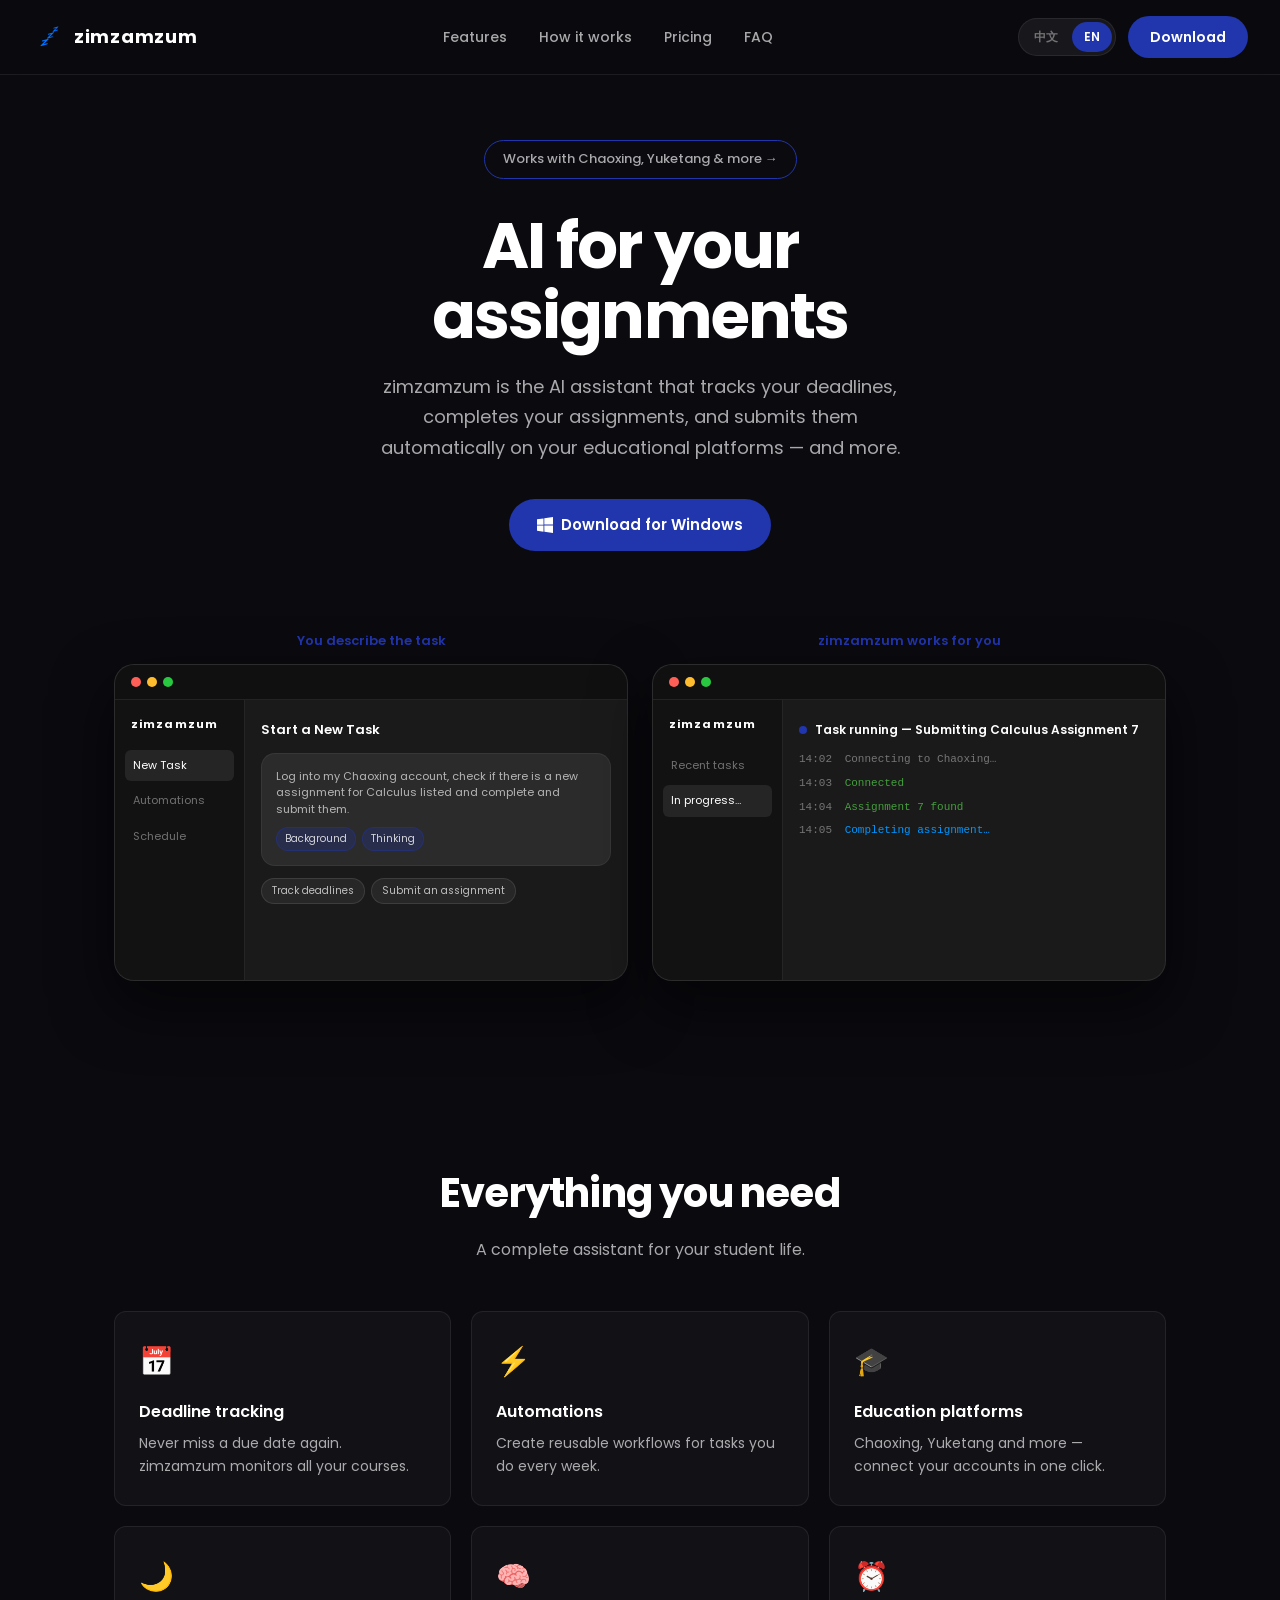
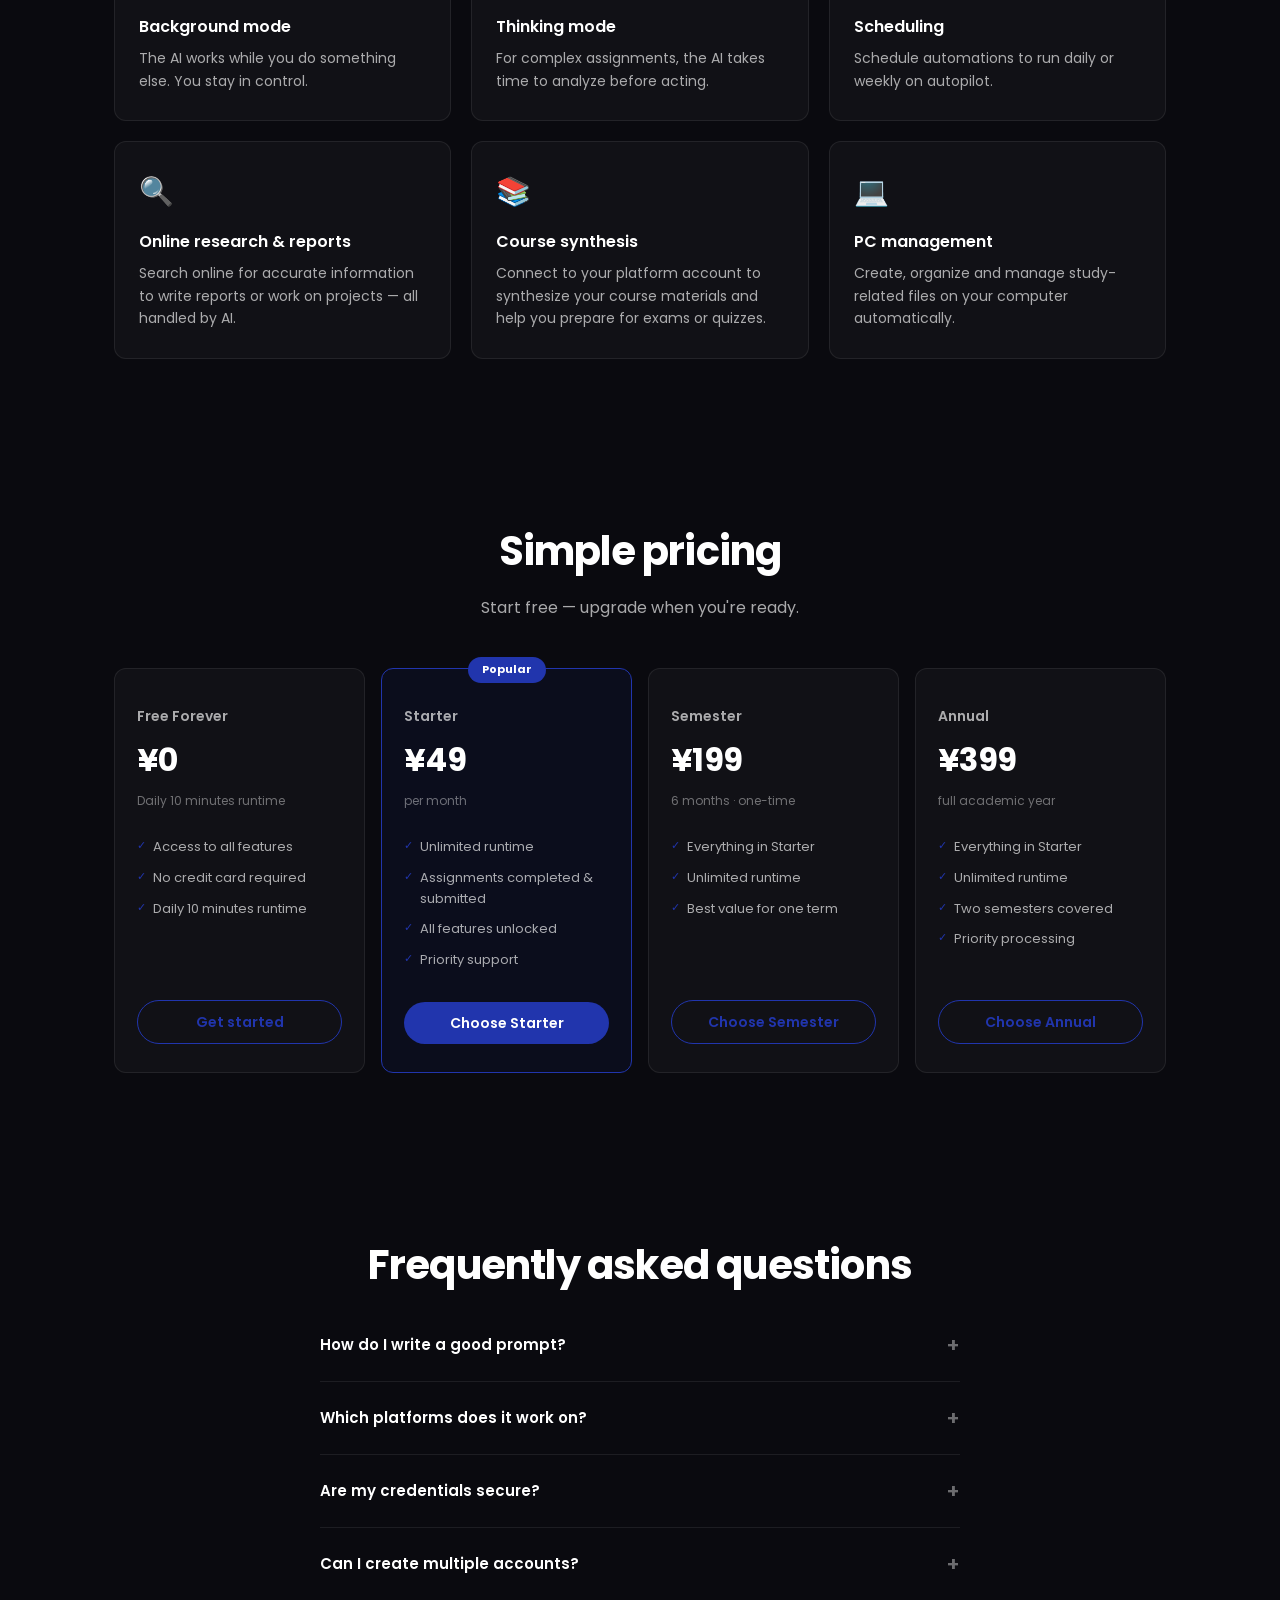
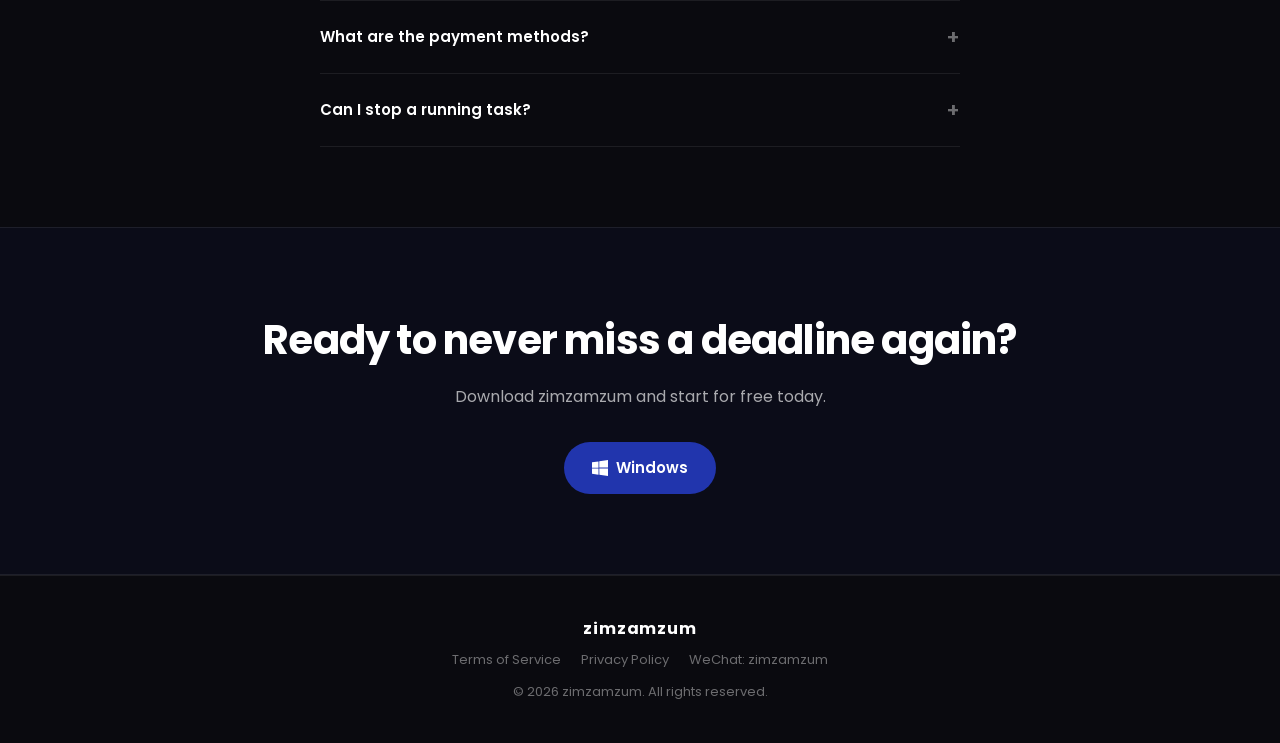
==== index.html @ befa723d "Add Bing Webmaster meta tag, fix 404 canonical URL to zimzamzum.online Co-authored-by: Cursor <curso" ====
<!DOCTYPE html>
<html lang="en" dir="ltr">
<head>
  <meta charset="UTF-8">
  <meta name="viewport" content="width=device-width, initial-scale=1.0">

  <!-- Canonical & Alternate (hreflang) -->
  <link rel="canonical" href="https://zimzamzum.online/">
  <link rel="alternate" hreflang="zh-CN" href="https://zimzamzum.online/zh.html">
  <link rel="alternate" hreflang="en" href="https://zimzamzum.online/">
  <link rel="alternate" hreflang="x-default" href="https://zimzamzum.online/">

  <!-- Primary Meta -->
  <title data-i18n="meta.title">zimzamzum — AI for Your Assignments</title>
  <meta name="description" data-i18n-attr="content:meta.description" content="zimzamzum automates your assignments, tracks deadlines, completes homework on Chaoxing and Yuketang, and submits them automatically. Free to start.">
  <meta name="keywords" content="AI homework helper, assignment automation, Chaoxing auto-complete, Yuketang homework solver, AI deadline tracker, study assistant, AI for students, 在线作业助手, 超星自动完成, 雨课堂作业助手, AI学习助手, 作业自动提交, 智能学习工具">
  <meta name="author" content="zimzamzum">
  <meta name="robots" content="index, follow, max-image-preview:large, max-snippet:-1, max-video-preview:-1">
  <meta name="googlebot" content="index, follow">
  <meta name="baiduspider" content="index, follow">
  <meta name="subject" content="AI-powered assignment automation and deadline tracking for students">
  <meta name="theme-color" content="#6C63FF">
  <meta name="msvalidate.01" content="913FE06B80AAE7C39A16FF4623B63C18">

  <!-- Open Graph (Facebook / LinkedIn) -->
  <meta property="og:type" content="website">
  <meta property="og:url" content="https://zimzamzum.online/">
  <meta property="og:site_name" content="zimzamzum">
  <meta property="og:title" content="zimzamzum — AI for Your Assignments | Homework Automation">
  <meta property="og:description" content="AI that tracks your deadlines, completes assignments on Chaoxing, Yuketang & more, and submits them automatically. Free to start.">
  <meta property="og:image" content="https://zimzamzum.online/assets/og-image.png">
  <meta property="og:image:width" content="1200">
  <meta property="og:image:height" content="630">
  <meta property="og:locale" content="en_US">
  <meta property="og:locale:alternate" content="zh_CN">

  <!-- Twitter / X Card -->
  <meta name="twitter:card" content="summary_large_image">
  <meta name="twitter:url" content="https://zimzamzum.online/">
  <meta name="twitter:title" content="zimzamzum — AI for Your Assignments | Homework Automation">
  <meta name="twitter:description" content="AI that tracks your deadlines, completes assignments on Chaoxing, Yuketang & more, and submits them automatically. Free to start.">
  <meta name="twitter:image" content="https://zimzamzum.online/assets/og-image.png">

  <!-- Bing Webmaster -->
  <meta name="msvalidate.01" content="">
  <!-- Baidu Tongji (replace YOUR_BAIDU_ID with your actual Baidu Tongji ID) -->
  <meta name="baidu-site-verification" content="">

  <!-- Favicon -->
  <link rel="icon" href="assets/favicon.ico" type="image/x-icon">
  <link rel="apple-touch-icon" href="assets/apple-touch-icon.png">

  <!-- Fonts -->
  <link rel="preconnect" href="https://fonts.googleapis.com">
  <link rel="preconnect" href="https://fonts.gstatic.com" crossorigin>
  <link href="https://fonts.googleapis.com/css2?family=Poppins:wght@400;500;600;700&display=swap" rel="stylesheet">

  <!-- Stylesheet -->
  <link rel="stylesheet" href="styles.css">

  <!-- Structured Data: SoftwareApplication -->
  <script type="application/ld+json">
  {
    "@context": "https://schema.org",
    "@type": "SoftwareApplication",
    "name": "zimzamzum",
    "alternateName": ["智能作业助手", "AI学习助手"],
    "url": "https://zimzamzum.online",
    "description": "AI-powered homework automation and deadline tracking tool. Completes assignments on Chaoxing, Yuketang and other Chinese educational platforms, and submits them automatically.",
    "applicationCategory": "EducationApplication",
    "operatingSystem": "Windows",
    "offers": {
      "@type": "AggregateOffer",
      "lowPrice": "0",
      "highPrice": "399",
      "priceCurrency": "CNY",
      "offers": [
        {
          "@type": "Offer",
          "name": "Free Forever",
          "price": "0",
          "priceCurrency": "CNY"
        },
        {
          "@type": "Offer",
          "name": "Starter",
          "price": "49",
          "priceCurrency": "CNY",
          "billingIncrement": "P1M"
        },
        {
          "@type": "Offer",
          "name": "Semester",
          "price": "199",
          "priceCurrency": "CNY"
        },
        {
          "@type": "Offer",
          "name": "Annual",
          "price": "399",
          "priceCurrency": "CNY"
        }
      ]
    },
    "aggregateRating": {
      "@type": "AggregateRating",
      "ratingValue": "4.8",
      "ratingCount": "1247"
    },
    "screenshot": "https://zimzamzum.online/assets/screenshot.png",
    "downloadUrl": "https://zimzamzum.online/ZimZamZum%20Setup%201.5.5.exe"
  }
  </script>

  <!-- Structured Data: FAQPage -->
  <script type="application/ld+json">
  {
    "@context": "https://schema.org",
    "@type": "FAQPage",
    "mainEntity": [
      {
        "@type": "Question",
        "name": "How do I write a good prompt?",
        "acceptedAnswer": {
          "@type": "Answer",
          "text": "Be precise. Instead of 'do my homework,' try: 'Log into my (Chaoxing, Yuketang, etc.) account, click on the homework section, open the assignment called Assignment 6, analyze it, complete it, and submit it.' The more detail you give, the better the AI performs."
        }
      },
      {
        "@type": "Question",
        "name": "Which platforms does it work on?",
        "acceptedAnswer": {
          "@type": "Answer",
          "text": "Chaoxing, Yuketang and other Chinese educational platforms. You can also add your own platforms. Credentials are securely stored so you don't have to enter them every time."
        }
      },
      {
        "@type": "Question",
        "name": "Are my credentials secure?",
        "acceptedAnswer": {
          "@type": "Answer",
          "text": "Your credentials are stored locally on your machine. zimzamzum never shares them with third parties."
        }
      },
      {
        "@type": "Question",
        "name": "Can I create multiple accounts?",
        "acceptedAnswer": {
          "@type": "Answer",
          "text": "Yes, you can create multiple accounts. However, if you're on the Free plan, all accounts share the same credits."
        }
      },
      {
        "@type": "Question",
        "name": "What are the payment methods?",
        "acceptedAnswer": {
          "@type": "Answer",
          "text": "Alipay and WeChat Pay are the accepted payment methods."
        }
      },
      {
        "@type": "Question",
        "name": "Can I stop a running task?",
        "acceptedAnswer": {
          "@type": "Answer",
          "text": "Yes. You stay in full control — you can pause or cancel any task at any time."
        }
      }
    ]
  }
  </script>

  <!-- Structured Data: Organization -->
  <script type="application/ld+json">
  {
    "@context": "https://schema.org",
    "@type": "Organization",
    "name": "zimzamzum",
    "url": "https://zimzamzum.online",
    "logo": "https://zimzamzum.online/assets/logo.png",
    "sameAs": [
      "https://github.com/robert666777/zimzamzum_website"
    ],
    "contactPoint": {
      "@type": "ContactPoint",
      "contactType": "Customer Support",
      "availableLanguage": ["English", "Chinese"]
    }
  }
  </script>
</head>
<body>

  <header class="header">
    <a href="#" class="logo">
      <img src="assets/logo.png" alt="" class="logo-icon" onerror="this.style.display='none'">
      <span>zimzamzum</span>
    </a>
    <nav class="nav">
      <a href="#features" data-i18n="nav.features">Features</a>
      <a href="#how" data-i18n="nav.how">How it works</a>
      <a href="#pricing" data-i18n="nav.pricing">Pricing</a>
      <a href="#faq" data-i18n="nav.faq">FAQ</a>
    </nav>
    <div class="header-actions">
      <div class="lang-switch" role="group" aria-label="Language">
        <button type="button" class="lang-btn active" data-lang="zh">中文</button>
        <button type="button" class="lang-btn" data-lang="en">EN</button>
      </div>
      <a href="#download" class="btn btn-primary" data-i18n="nav.download">Download</a>
    </div>
  </header>

  <section class="hero">
    <a href="#how" class="pill" data-i18n="hero.pill">Works with Chaoxing, Yuketang &amp; more →</a>
    <h1 data-i18n-html="hero.title">AI for your<br>assignments</h1>
    <p class="hero-sub" data-i18n="hero.sub">
      zimzamzum is the AI assistant that tracks your deadlines, completes your assignments,
      and submits them automatically on your educational platforms — and more.
    </p>
    <div class="hero-ctas">
      <a href="ZimZamZum%20Setup%201.5.5.exe" class="btn btn-primary btn-lg" download>
        <svg width="16" height="16" viewBox="0 0 24 24" fill="currentColor"><path d="M0 3.449L9.75 2.1v9.451H0m10.949-9.602L24 0v11.4H10.949M0 12.6h9.75v9.451L0 20.699M10.949 12.6H24V24l-12.9-1.801"/></svg>
        <span data-i18n="hero.downloadWin">Download for Windows</span>
      </a>
    </div>
  </section>

  <section class="mockups" id="how">
    <div class="mockup-col">
      <span class="mockup-label" data-i18n="mockup.label1">You describe the task</span>
      <div class="mockup-window">
        <div class="mockup-bar">
          <span class="dot red"></span>
          <span class="dot yellow"></span>
          <span class="dot green"></span>
        </div>
        <div class="mockup-body">
          <div class="mock-sidebar">
            <div class="mock-sidebar-logo">zimzamzum</div>
            <div class="mock-nav-item active" data-i18n="mockup.nav1">New Task</div>
            <div class="mock-nav-item" data-i18n="mockup.nav2">Automations</div>
            <div class="mock-nav-item" data-i18n="mockup.nav3">Schedule</div>
          </div>
          <div class="mock-main">
            <div class="mock-title" data-i18n="mockup.title">Start a New Task</div>
            <div class="mock-card">
              <p data-i18n="mockup.task">Log into my Chaoxing account, check if there is a new assignment for Calculus listed and complete and submit them.</p>
              <div class="mock-tags">
                <span data-i18n="mockup.tag1">Background</span>
                <span data-i18n="mockup.tag2">Thinking</span>
              </div>
            </div>
            <div class="mock-suggestions">
              <span data-i18n="mockup.sug1">Track deadlines</span>
              <span data-i18n="mockup.sug2">Submit an assignment</span>
            </div>
          </div>
        </div>
      </div>
    </div>
    <div class="mockup-col">
      <span class="mockup-label" data-i18n="mockup.label2">zimzamzum works for you</span>
      <div class="mockup-window">
        <div class="mockup-bar">
          <span class="dot red"></span>
          <span class="dot yellow"></span>
          <span class="dot green"></span>
        </div>
        <div class="mockup-body">
          <div class="mock-sidebar">
            <div class="mock-sidebar-logo">zimzamzum</div>
            <div class="mock-nav-item" data-i18n="mockup.nav4">Recent tasks</div>
            <div class="mock-nav-item active" data-i18n="mockup.nav5">In progress…</div>
          </div>
          <div class="mock-main">
            <div class="mock-status">
              <span class="status-dot"></span>
              <span data-i18n="mockup.status">Task running — Submitting Calculus Assignment 7</span>
            </div>
            <div class="mock-log">
              <div class="log-line"><span class="log-time">14:02</span> <span data-i18n="mockup.log1">Connecting to Chaoxing…</span></div>
              <div class="log-line done"><span class="log-time">14:03</span> <span data-i18n="mockup.log2">Connected</span></div>
              <div class="log-line done"><span class="log-time">14:04</span> <span data-i18n="mockup.log3">Assignment 7 found</span></div>
              <div class="log-line active"><span class="log-time">14:05</span> <span data-i18n="mockup.log4">Completing assignment…</span></div>
            </div>
          </div>
        </div>
      </div>
    </div>
  </section>

  <section class="features" id="features">
    <h2 data-i18n="features.title">Everything you need</h2>
    <p class="section-sub" data-i18n="features.sub">A complete assistant for your student life.</p>
    <div class="features-grid">
      <div class="feature-card">
        <div class="feature-icon">📅</div>
        <h3 data-i18n="features.f1.title">Deadline tracking</h3>
        <p data-i18n="features.f1.desc">Never miss a due date again. zimzamzum monitors all your courses.</p>
      </div>
      <div class="feature-card">
        <div class="feature-icon">⚡</div>
        <h3 data-i18n="features.f2.title">Automations</h3>
        <p data-i18n="features.f2.desc">Create reusable workflows for tasks you do every week.</p>
      </div>
      <div class="feature-card">
        <div class="feature-icon">🎓</div>
        <h3 data-i18n="features.f3.title">Education platforms</h3>
        <p data-i18n="features.f3.desc">Chaoxing, Yuketang and more — connect your accounts in one click.</p>
      </div>
      <div class="feature-card">
        <div class="feature-icon">🌙</div>
        <h3 data-i18n="features.f4.title">Background mode</h3>
        <p data-i18n="features.f4.desc">The AI works while you do something else. You stay in control.</p>
      </div>
      <div class="feature-card">
        <div class="feature-icon">🧠</div>
        <h3 data-i18n="features.f5.title">Thinking mode</h3>
        <p data-i18n="features.f5.desc">For complex assignments, the AI takes time to analyze before acting.</p>
      </div>
      <div class="feature-card">
        <div class="feature-icon">⏰</div>
        <h3 data-i18n="features.f6.title">Scheduling</h3>
        <p data-i18n="features.f6.desc">Schedule automations to run daily or weekly on autopilot.</p>
      </div>
      <div class="feature-card">
        <div class="feature-icon">🔍</div>
        <h3 data-i18n="features.f7.title">Online research &amp; reports</h3>
        <p data-i18n="features.f7.desc">Go online, write a report, and send it to your professor — all handled by AI.</p>
      </div>
      <div class="feature-card">
        <div class="feature-icon">📚</div>
        <h3 data-i18n="features.f8.title">Course synthesis</h3>
        <p data-i18n="features.f8.desc">Connect to your platform account to synthesize your course materials and help you prepare for exams or quizzes.</p>
      </div>
      <div class="feature-card">
        <div class="feature-icon">💻</div>
        <h3 data-i18n="features.f9.title">PC management</h3>
        <p data-i18n="features.f9.desc">Create, organize and manage study-related files on your computer automatically.</p>
      </div>
    </div>
  </section>

  <section class="pricing" id="pricing">
    <h2 data-i18n="pricing.title">Simple pricing</h2>
    <p class="section-sub" data-i18n="pricing.sub">Start free — upgrade when you're ready.</p>
    <div class="pricing-grid">
      <div class="price-card">
        <div class="price-name" data-i18n="pricing.free.name">Free Forever</div>
        <div class="price-amount">¥0</div>
        <div class="price-period" data-i18n="pricing.free.period">Daily 10 minutes runtime</div>
        <ul>
          <li data-i18n="pricing.free.f1">Access to all features</li>
          <li data-i18n="pricing.free.f2">No credit card required</li>
          <li data-i18n="pricing.free.f3">Daily 10 minutes runtime</li>
        </ul>
        <a href="#download" class="btn btn-outline btn-block" data-i18n="pricing.free.cta">Get started</a>
      </div>
      <div class="price-card featured">
        <div class="price-badge" data-i18n="pricing.popular">Popular</div>
        <div class="price-name">Starter</div>
        <div class="price-amount">¥49</div>
        <div class="price-period" data-i18n="pricing.starter.period">per month</div>
        <ul>
          <li data-i18n="pricing.starter.f1">Unlimited runtime</li>
          <li data-i18n="pricing.starter.f2">Assignments completed &amp; submitted</li>
          <li data-i18n="pricing.starter.f3">All features unlocked</li>
          <li data-i18n="pricing.starter.f4">Priority support</li>
        </ul>
        <a href="#download" class="btn btn-primary btn-block" data-i18n="pricing.starter.cta">Choose Starter</a>
      </div>
      <div class="price-card">
        <div class="price-name" data-i18n="pricing.semester.name">Semester</div>
        <div class="price-amount">¥199</div>
        <div class="price-period" data-i18n="pricing.semester.period">6 months · one-time</div>
        <ul>
          <li data-i18n="pricing.semester.f1">Everything in Starter</li>
          <li data-i18n="pricing.semester.f2">Unlimited runtime</li>
          <li data-i18n="pricing.semester.f3">Best value for one term</li>
        </ul>
        <a href="#download" class="btn btn-outline btn-block" data-i18n="pricing.semester.cta">Choose Semester</a>
      </div>
      <div class="price-card">
        <div class="price-name" data-i18n="pricing.annual.name">Annual</div>
        <div class="price-amount">¥399</div>
        <div class="price-period" data-i18n="pricing.annual.period">full academic year</div>
        <ul>
          <li data-i18n="pricing.annual.f1">Everything in Starter</li>
          <li data-i18n="pricing.annual.f2">Unlimited runtime</li>
          <li data-i18n="pricing.annual.f3">Two semesters covered</li>
          <li data-i18n="pricing.annual.f4">Priority processing</li>
        </ul>
        <a href="#download" class="btn btn-outline btn-block" data-i18n="pricing.annual.cta">Choose Annual</a>
      </div>
    </div>
  </section>

  <section class="faq" id="faq">
    <h2 data-i18n="faq.title">Frequently asked questions</h2>
    <div class="faq-list">
      <details class="faq-item">
        <summary data-i18n="faq.q1">How do I write a good prompt?</summary>
        <p data-i18n="faq.a1">Be precise. Instead of "do my homework," try: "Log into my (Chaoxing, Yuketang, etc.) account, click on the homework section, open the assignment called Assignment 6, analyze it, complete it, and submit it." The more detail you give, the better the AI performs.</p>
      </details>
      <details class="faq-item">
        <summary data-i18n="faq.q2">Which platforms does it work on?</summary>
        <p data-i18n="faq.a2">Chaoxing, Yuketang and other Chinese educational platforms. You can also add your own platforms. Credentials are securely stored so you don't have to enter them every time.</p>
      </details>
      <details class="faq-item">
        <summary data-i18n="faq.q3">Are my credentials secure?</summary>
        <p data-i18n="faq.a3">Your credentials are stored locally on your machine. zimzamzum never shares them with third parties.</p>
      </details>
      <details class="faq-item">
        <summary data-i18n="faq.q4">Can I create multiple accounts?</summary>
        <p data-i18n="faq.a4">Yes, you can create multiple accounts. However, if you're on the Free plan, all accounts share the same credits — this is to prevent abuse of the free tier.</p>
      </details>
      <details class="faq-item">
        <summary data-i18n="faq.q5">What are the payment methods?</summary>
        <p data-i18n="faq.a5">Alipay and WeChat Pay are the accepted payment methods.</p>
      </details>
      <details class="faq-item">
        <summary data-i18n="faq.q6">Can I stop a running task?</summary>
        <p data-i18n="faq.a6">Yes. You stay in full control — you can pause or cancel any task at any time.</p>
      </details>
    </div>
  </section>

  <section class="download-cta" id="download">
    <h2 data-i18n="cta.title">Ready to never miss a deadline again?</h2>
    <p data-i18n="cta.sub">Download zimzamzum and start for free today.</p>
    <div class="hero-ctas">
      <a href="ZimZamZum%20Setup%201.5.5.exe" class="btn btn-primary btn-lg" download>
        <svg width="16" height="16" viewBox="0 0 24 24" fill="currentColor"><path d="M0 3.449L9.75 2.1v9.451H0m10.949-9.602L24 0v11.4H10.949M0 12.6h9.75v9.451L0 20.699M10.949 12.6H24V24l-12.9-1.801"/></svg>
        Windows
      </a>
    </div>
  </section>

  <footer class="footer">
    <div class="footer-logo">zimzamzum</div>
    <div class="footer-links">
      <a href="terms.html" data-i18n="footer.terms">Terms of Service</a>
      <a href="privacy.html" data-i18n="footer.privacy">Privacy Policy</a>
      <span class="footer-wechat" data-i18n="footer.wechat">WeChat: zimzamzum</span>
    </div>
    <p class="footer-copy" data-i18n="footer.copy">© 2026 zimzamzum. All rights reserved.</p>
  </footer>

  <script src="script.js"></script>
</body>
</html>
---- styles.css ----
*, *::before, *::after {
  box-sizing: border-box;
  margin: 0;
  padding: 0;
}

:root {
  --bg: #0a0a0f;
  --bg-alt: #1a1a1a;
  --surface: #2b2b2b;
  --sidebar: #121212;
  --accent: #2135ad;
  --accent-hover: #2a42c4;
  --accent-glow: rgba(33, 53, 173, 0.35);
  --cyan: #0096ff;
  --text: #ffffff;
  --text-muted: rgba(255, 255, 255, 0.65);
  --text-dim: rgba(255, 255, 255, 0.4);
  --border: rgba(255, 255, 255, 0.08);
  --radius: 12px;
  --radius-lg: 20px;
  --max-width: 1100px;
}

html {
  scroll-behavior: smooth;
}

body {
  font-family: 'Poppins', 'Segoe UI', sans-serif;
  background: var(--bg);
  color: var(--text);
  line-height: 1.6;
  -webkit-font-smoothing: antialiased;
}

a {
  color: inherit;
  text-decoration: none;
}

/* ── Header ── */
.header {
  position: fixed;
  top: 0;
  left: 0;
  right: 0;
  z-index: 100;
  display: flex;
  align-items: center;
  justify-content: space-between;
  padding: 16px 32px;
  background: rgba(10, 10, 15, 0.85);
  backdrop-filter: blur(12px);
  border-bottom: 1px solid var(--border);
}

.logo {
  display: flex;
  align-items: center;
  gap: 10px;
  font-weight: 700;
  font-size: 18px;
  letter-spacing: 0.04em;
}

.logo-icon {
  width: 32px;
  height: 32px;
  border-radius: 50%;
  object-fit: cover;
}

.nav {
  display: flex;
  gap: 32px;
}

.nav a {
  font-size: 14px;
  font-weight: 500;
  color: var(--text-muted);
  transition: color 0.2s;
}

.nav a:hover {
  color: var(--text);
}

.header-actions {
  display: flex;
  gap: 12px;
  align-items: center;
}

.lang-switch {
  display: flex;
  background: rgba(255, 255, 255, 0.06);
  border: 1px solid var(--border);
  border-radius: 999px;
  padding: 3px;
  gap: 2px;
}

.lang-btn {
  font-family: inherit;
  font-size: 12px;
  font-weight: 600;
  padding: 6px 12px;
  border: none;
  border-radius: 999px;
  background: transparent;
  color: var(--text-dim);
  cursor: pointer;
  transition: all 0.2s;
}

.lang-btn:hover {
  color: var(--text-muted);
}

.lang-btn.active {
  background: var(--accent);
  color: #fff;
}

/* ── Buttons ── */
.btn {
  display: inline-flex;
  align-items: center;
  justify-content: center;
  gap: 8px;
  padding: 10px 22px;
  border-radius: 999px;
  font-family: inherit;
  font-size: 14px;
  font-weight: 600;
  cursor: pointer;
  border: none;
  transition: all 0.2s;
  white-space: nowrap;
}

.btn-primary {
  background: var(--accent);
  color: #fff;
}

.btn-primary:hover {
  background: var(--accent-hover);
  box-shadow: 0 0 24px var(--accent-glow);
}

.btn-outline {
  background: transparent;
  color: var(--accent);
  border: 1.5px solid var(--accent);
}

.btn-outline:hover {
  background: rgba(33, 53, 173, 0.1);
  box-shadow: 0 0 20px var(--accent-glow);
}

.btn-lg {
  padding: 14px 28px;
  font-size: 15px;
}

.btn-block {
  width: 100%;
}

/* ── Hero ── */
.hero {
  display: flex;
  flex-direction: column;
  align-items: center;
  text-align: center;
  padding: 140px 24px 80px;
  max-width: var(--max-width);
  margin: 0 auto;
}

.pill {
  display: inline-flex;
  align-items: center;
  padding: 8px 18px;
  border: 1.5px solid var(--accent);
  border-radius: 999px;
  font-size: 13px;
  font-weight: 500;
  color: var(--text-muted);
  margin-bottom: 32px;
  transition: all 0.2s;
}

.pill:hover {
  color: var(--text);
  background: rgba(33, 53, 173, 0.08);
}

.hero h1 {
  font-size: clamp(36px, 6vw, 64px);
  font-weight: 700;
  letter-spacing: -0.03em;
  line-height: 1.1;
  margin-bottom: 20px;
}

.hero-sub {
  font-size: clamp(15px, 2vw, 18px);
  color: var(--text-muted);
  max-width: 560px;
  margin-bottom: 36px;
  line-height: 1.7;
}

.hero-ctas {
  display: flex;
  gap: 14px;
  flex-wrap: wrap;
  justify-content: center;
}

/* ── Mockups ── */
.mockups {
  display: grid;
  grid-template-columns: 1fr 1fr;
  gap: 24px;
  max-width: var(--max-width);
  margin: 0 auto;
  padding: 0 24px 100px;
}

.mockup-col {
  display: flex;
  flex-direction: column;
  gap: 12px;
}

.mockup-label {
  font-size: 13px;
  font-weight: 600;
  color: var(--accent);
  text-align: center;
}

.mockup-window {
  background: var(--bg-alt);
  border: 1px solid var(--border);
  border-radius: var(--radius-lg);
  overflow: hidden;
  box-shadow: 0 24px 60px rgba(0, 0, 0, 0.5);
}

.mockup-bar {
  display: flex;
  gap: 6px;
  padding: 12px 16px;
  background: rgba(0, 0, 0, 0.4);
  border-bottom: 1px solid var(--border);
}

.dot {
  width: 10px;
  height: 10px;
  border-radius: 50%;
}

.dot.red { background: #ff5f57; }
.dot.yellow { background: #febc2e; }
.dot.green { background: #28c840; }

.mockup-body {
  display: flex;
  min-height: 280px;
}

.mock-sidebar {
  width: 130px;
  background: var(--sidebar);
  border-right: 1px solid var(--border);
  padding: 16px 10px;
  flex-shrink: 0;
}

.mock-sidebar-logo {
  font-size: 11px;
  font-weight: 700;
  letter-spacing: 0.1em;
  color: var(--text);
  margin-bottom: 16px;
  padding: 0 6px;
}

.mock-nav-item {
  font-size: 11px;
  padding: 7px 8px;
  border-radius: 6px;
  color: var(--text-dim);
  margin-bottom: 4px;
}

.mock-nav-item.active {
  background: rgba(255, 255, 255, 0.08);
  color: var(--text);
}

.mock-main {
  flex: 1;
  padding: 20px 16px;
  display: flex;
  flex-direction: column;
  gap: 12px;
}

.mock-title {
  font-size: 13px;
  font-weight: 600;
  color: var(--text);
}

.mock-card {
  background: var(--surface);
  border-radius: 14px;
  padding: 14px;
  border: 1px solid rgba(255, 255, 255, 0.06);
}

.mock-card p {
  font-size: 11px;
  color: var(--text-muted);
  line-height: 1.5;
}

.mock-tags {
  display: flex;
  gap: 6px;
  margin-top: 10px;
}

.mock-tags span {
  font-size: 10px;
  padding: 3px 8px;
  border-radius: 999px;
  background: rgba(33, 53, 173, 0.25);
  color: rgba(255, 255, 255, 0.8);
  border: 1px solid rgba(33, 53, 173, 0.4);
}

.mock-suggestions {
  display: flex;
  flex-wrap: wrap;
  gap: 6px;
}

.mock-suggestions span {
  font-size: 10px;
  padding: 4px 10px;
  border-radius: 999px;
  background: rgba(255, 255, 255, 0.06);
  border: 1px solid rgba(255, 255, 255, 0.1);
  color: rgba(255, 255, 255, 0.7);
}

.mock-status {
  display: flex;
  align-items: center;
  gap: 8px;
  font-size: 12px;
  font-weight: 600;
  color: var(--text);
}

.status-dot {
  width: 8px;
  height: 8px;
  border-radius: 50%;
  background: var(--accent);
  animation: pulse 1.5s ease-in-out infinite;
}

@keyframes pulse {
  0%, 100% { opacity: 1; transform: scale(1); }
  50% { opacity: 0.5; transform: scale(0.85); }
}

.mock-log {
  display: flex;
  flex-direction: column;
  gap: 6px;
}

.log-line {
  font-size: 11px;
  color: var(--text-dim);
  font-family: ui-monospace, 'Consolas', monospace;
}

.log-line.done { color: rgba(75, 181, 67, 0.85); }
.log-line.active { color: var(--cyan); }

.log-time {
  color: var(--text-dim);
  margin-right: 6px;
}

/* ── Sections ── */
.features,
.pricing,
.faq,
.download-cta {
  max-width: var(--max-width);
  margin: 0 auto;
  padding: 80px 24px;
  text-align: center;
}

.features h2,
.pricing h2,
.faq h2,
.download-cta h2 {
  font-size: clamp(28px, 4vw, 40px);
  font-weight: 700;
  letter-spacing: -0.02em;
  margin-bottom: 12px;
}

.section-sub {
  color: var(--text-muted);
  font-size: 16px;
  margin-bottom: 48px;
}

/* ── Features grid ── */
.features-grid {
  display: grid;
  grid-template-columns: repeat(3, 1fr);
  gap: 20px;
  text-align: left;
}

.feature-card {
  background: rgba(255, 255, 255, 0.03);
  border: 1px solid var(--border);
  border-radius: var(--radius);
  padding: 28px 24px;
  transition: border-color 0.2s, transform 0.2s;
}

.feature-card:hover {
  border-color: rgba(33, 53, 173, 0.4);
  transform: translateY(-2px);
}

.feature-icon {
  font-size: 28px;
  margin-bottom: 14px;
}

.feature-card h3 {
  font-size: 16px;
  font-weight: 600;
  margin-bottom: 8px;
}

.feature-card p {
  font-size: 14px;
  color: var(--text-muted);
  line-height: 1.6;
}

/* ── Pricing ── */
.pricing-grid {
  display: grid;
  grid-template-columns: repeat(4, 1fr);
  gap: 16px;
  text-align: left;
}

.price-card {
  background: rgba(255, 255, 255, 0.03);
  border: 1px solid var(--border);
  border-radius: var(--radius);
  padding: 28px 22px;
  position: relative;
  display: flex;
  flex-direction: column;
  gap: 6px;
  transition: transform 0.2s;
}

.price-card:hover {
  transform: translateY(-3px);
}

.price-card.featured {
  border-color: var(--accent);
  background: rgba(33, 53, 173, 0.08);
}

.price-badge {
  position: absolute;
  top: -12px;
  left: 50%;
  transform: translateX(-50%);
  background: var(--accent);
  color: #fff;
  font-size: 11px;
  font-weight: 700;
  padding: 4px 14px;
  border-radius: 999px;
  white-space: nowrap;
}

.price-name {
  font-size: 14px;
  font-weight: 600;
  color: var(--text-muted);
  margin-top: 8px;
}

.price-amount {
  font-size: 32px;
  font-weight: 700;
  letter-spacing: -0.02em;
}

.price-period {
  font-size: 12px;
  color: var(--text-dim);
  margin-bottom: 16px;
}

.price-card ul {
  list-style: none;
  flex: 1;
  margin-bottom: 20px;
}

.price-card li {
  font-size: 13px;
  color: var(--text-muted);
  padding: 5px 0;
  padding-left: 16px;
  position: relative;
}

.price-card li::before {
  content: '✓';
  position: absolute;
  left: 0;
  color: var(--accent);
  font-size: 11px;
}

/* ── FAQ ── */
.faq-list {
  max-width: 640px;
  margin: 0 auto;
  text-align: left;
}

.faq-item {
  border-bottom: 1px solid var(--border);
  padding: 20px 0;
}

.faq-item summary {
  font-size: 15px;
  font-weight: 600;
  cursor: pointer;
  list-style: none;
  display: flex;
  justify-content: space-between;
  align-items: center;
}

.faq-item summary::after {
  content: '+';
  font-size: 20px;
  color: var(--text-dim);
  transition: transform 0.2s;
}

.faq-item[open] summary::after {
  transform: rotate(45deg);
}

.faq-item p {
  margin-top: 12px;
  font-size: 14px;
  color: var(--text-muted);
  line-height: 1.7;
}

/* ── Download CTA ── */
.download-cta {
  background: rgba(33, 53, 173, 0.06);
  border-top: 1px solid var(--border);
  border-bottom: 1px solid var(--border);
  max-width: 100%;
}

.download-cta p {
  color: var(--text-muted);
  margin-bottom: 32px;
}

/* ── Footer ── */
.footer {
  text-align: center;
  padding: 40px 24px;
  border-top: 1px solid var(--border);
}

.footer-logo {
  font-weight: 700;
  font-size: 16px;
  letter-spacing: 0.06em;
  margin-bottom: 8px;
}

.footer-links {
  display: flex;
  gap: 20px;
  justify-content: center;
  flex-wrap: wrap;
  margin-bottom: 12px;
}

.footer-links a,
.footer-wechat {
  font-size: 13px;
  color: var(--text-dim);
  transition: color 0.2s;
}

.footer-links a:hover {
  color: var(--text-muted);
}

.footer-copy {
  font-size: 13px;
  color: var(--text-dim);
}

/* ── Responsive ── */
@media (max-width: 900px) {
  .nav { display: none; }

  .mockups {
    grid-template-columns: 1fr;
  }

  .features-grid {
    grid-template-columns: 1fr 1fr;
  }

  .pricing-grid {
    grid-template-columns: 1fr 1fr;
  }
}

@media (max-width: 600px) {
  .header {
    padding: 14px 16px;
  }

  .header-actions .btn {
    display: none;
  }

  .lang-switch {
    flex-shrink: 0;
  }

  .hero {
    padding-top: 100px;
  }

  .features-grid,
  .pricing-grid {
    grid-template-columns: 1fr;
  }

  .hero-ctas {
    flex-direction: column;
    width: 100%;
  }

  .btn-lg {
    width: 100%;
  }
}
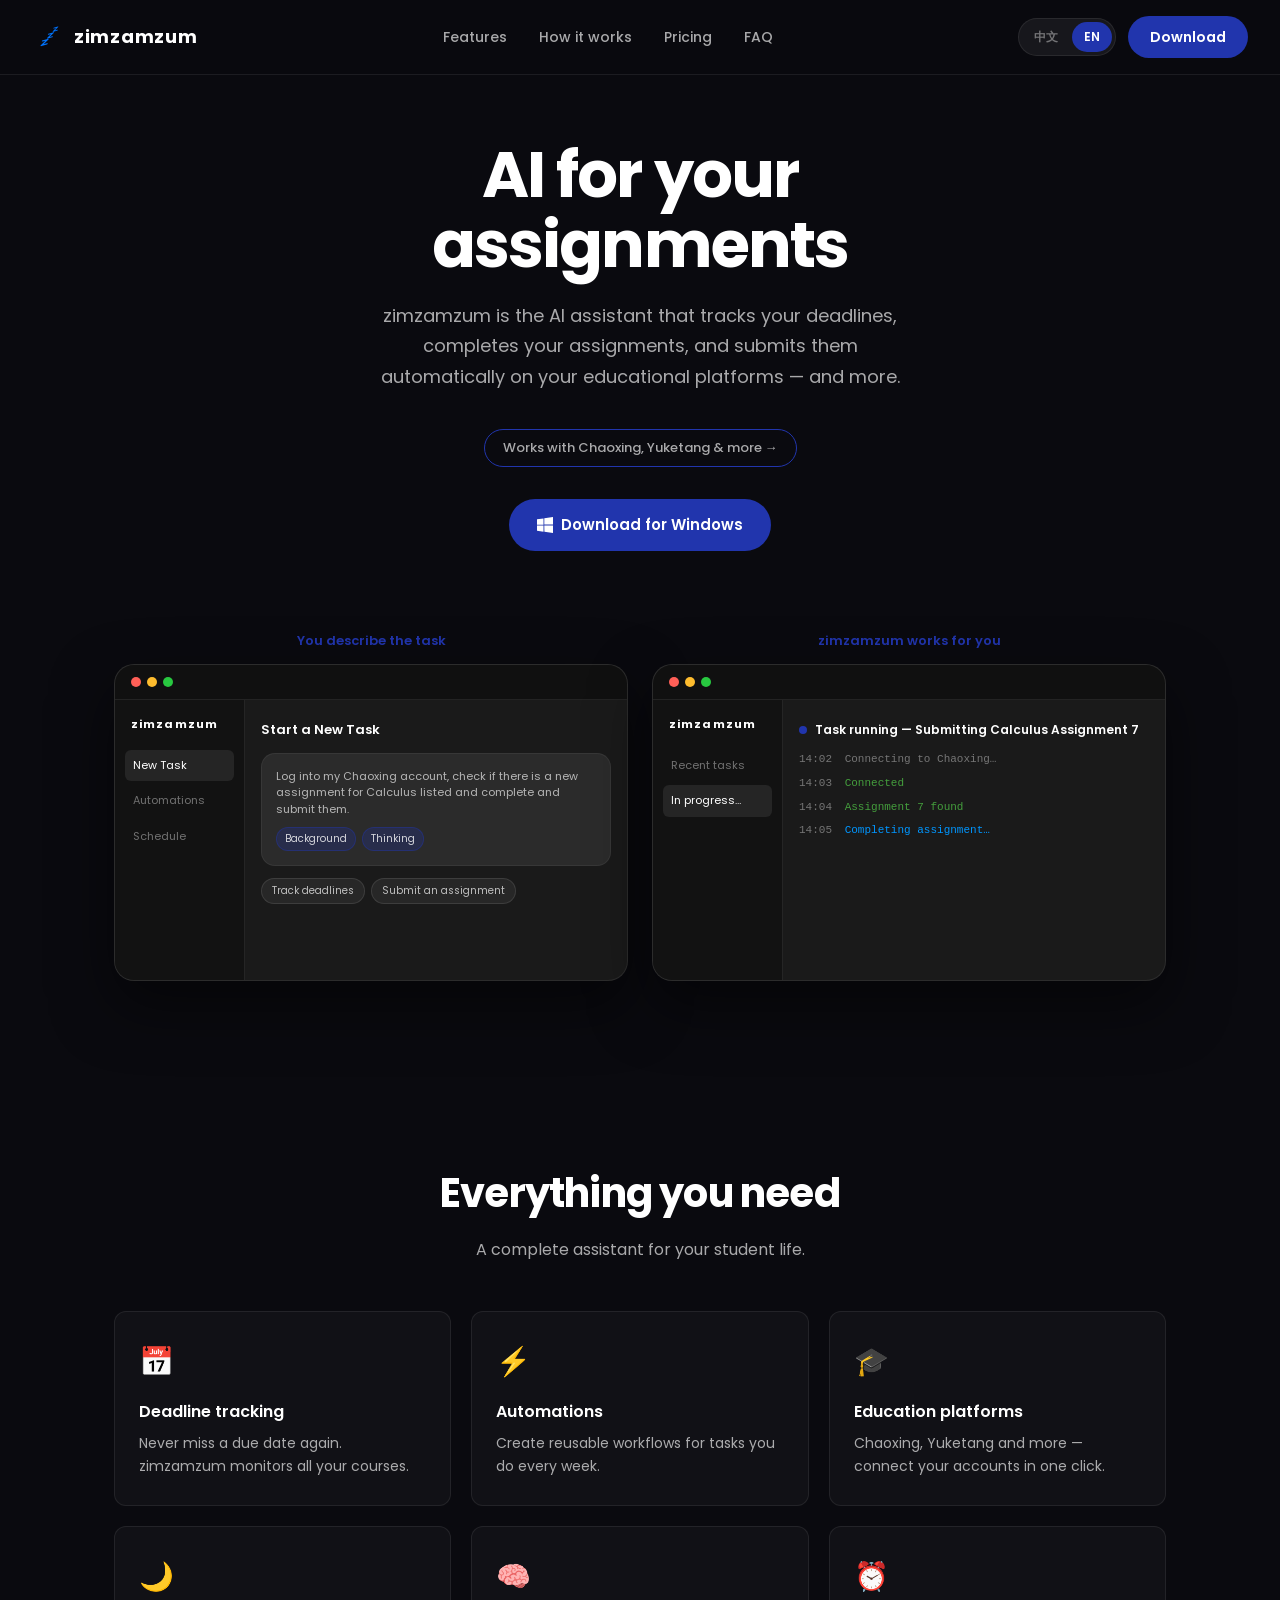
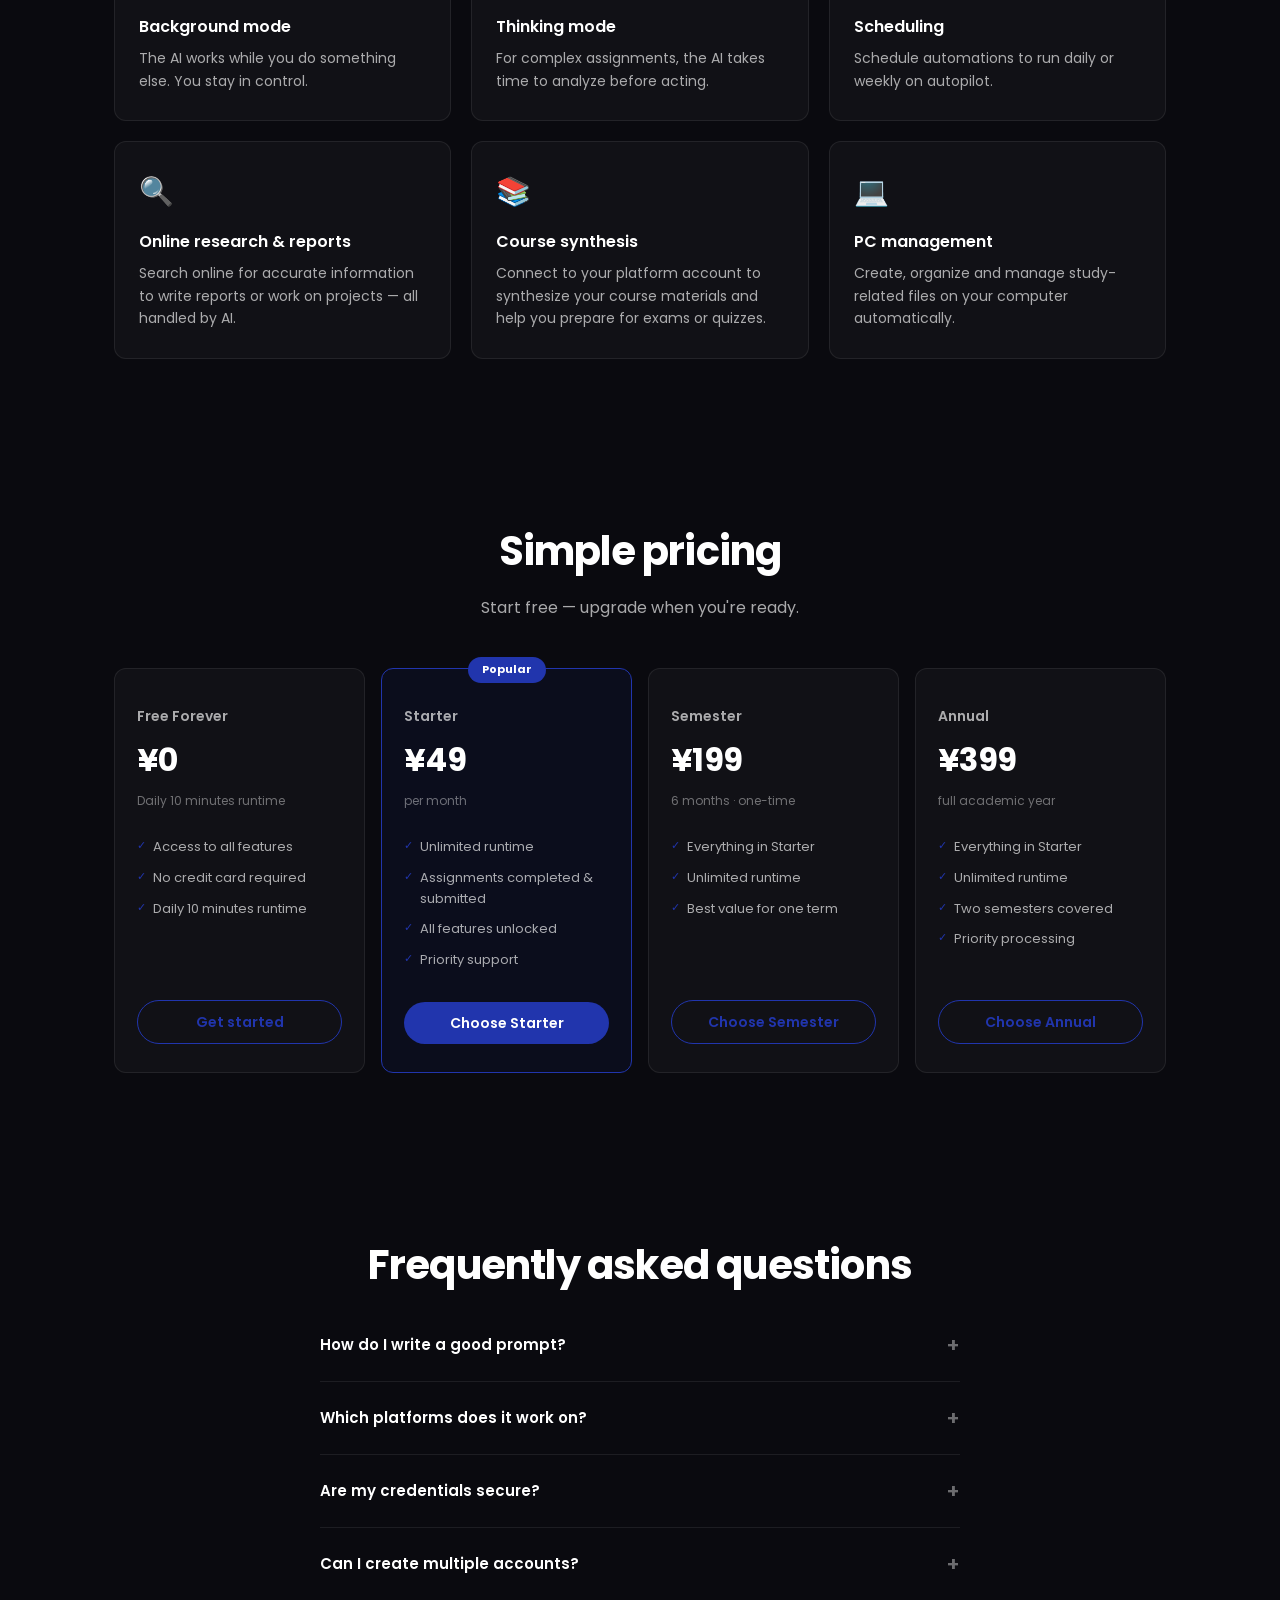
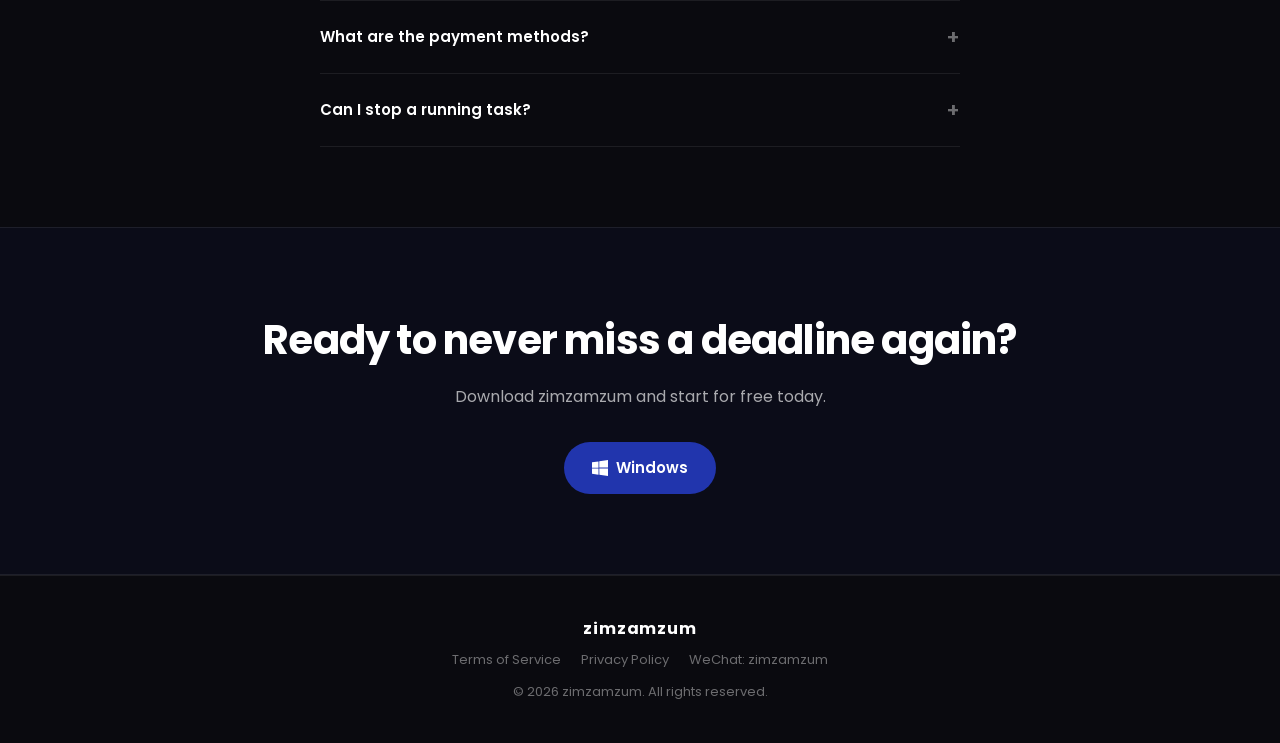
==== commit d7f8a67c: "Redesign hero: AI Homework Helper for University Students, reorganize pill position, update all meta" ====
--- a/index.html
+++ b/index.html
@@ -11,8 +11,8 @@
   <link rel="alternate" hreflang="x-default" href="https://zimzamzum.online/">
 
   <!-- Primary Meta -->
-  <title data-i18n="meta.title">zimzamzum — AI for Your Assignments</title>
-  <meta name="description" data-i18n-attr="content:meta.description" content="zimzamzum automates your assignments, tracks deadlines, completes homework on Chaoxing and Yuketang, and submits them automatically. Free to start.">
+  <title data-i18n="meta.title">zimzamzum — AI Homework Helper for University Students</title>
+  <meta name="description" data-i18n-attr="content:meta.description" content="zimzamzum is an AI homework assistant that tracks your deadlines, completes assignments on Chaoxing and Yuketang, and submits them automatically. Free to start.">
   <meta name="keywords" content="AI homework helper, assignment automation, Chaoxing auto-complete, Yuketang homework solver, AI deadline tracker, study assistant, AI for students, 在线作业助手, 超星自动完成, 雨课堂作业助手, AI学习助手, 作业自动提交, 智能学习工具">
   <meta name="author" content="zimzamzum">
   <meta name="robots" content="index, follow, max-image-preview:large, max-snippet:-1, max-video-preview:-1">
@@ -26,8 +26,8 @@
   <meta property="og:type" content="website">
   <meta property="og:url" content="https://zimzamzum.online/">
   <meta property="og:site_name" content="zimzamzum">
-  <meta property="og:title" content="zimzamzum — AI for Your Assignments | Homework Automation">
-  <meta property="og:description" content="AI that tracks your deadlines, completes assignments on Chaoxing, Yuketang & more, and submits them automatically. Free to start.">
+  <meta property="og:title" content="zimzamzum — AI Homework Helper for University Students">
+  <meta property="og:description" content="AI that tracks your deadlines, completes assignments on Chaoxing and Yuketang, and submits them automatically. Free to start.">
   <meta property="og:image" content="https://zimzamzum.online/assets/og-image.png">
   <meta property="og:image:width" content="1200">
   <meta property="og:image:height" content="630">
@@ -37,18 +37,20 @@
   <!-- Twitter / X Card -->
   <meta name="twitter:card" content="summary_large_image">
   <meta name="twitter:url" content="https://zimzamzum.online/">
-  <meta name="twitter:title" content="zimzamzum — AI for Your Assignments | Homework Automation">
-  <meta name="twitter:description" content="AI that tracks your deadlines, completes assignments on Chaoxing, Yuketang & more, and submits them automatically. Free to start.">
+  <meta name="twitter:title" content="zimzamzum — AI Homework Helper for University Students">
+  <meta name="twitter:description" content="AI that tracks your deadlines, completes assignments on Chaoxing and Yuketang, and submits them automatically. Free to start.">
   <meta name="twitter:image" content="https://zimzamzum.online/assets/og-image.png">
 
   <!-- Bing Webmaster -->
-  <meta name="msvalidate.01" content="">
+  <meta name="msvalidate.01" content="913FE06B80AAE7C39A16FF4623B63C18">
   <!-- Baidu Tongji (replace YOUR_BAIDU_ID with your actual Baidu Tongji ID) -->
   <meta name="baidu-site-verification" content="">
 
-  <!-- Favicon -->
-  <link rel="icon" href="assets/favicon.ico" type="image/x-icon">
-  <link rel="apple-touch-icon" href="assets/apple-touch-icon.png">
+  <!-- Favicon — root first (most reliable for search engines) -->
+  <link rel="icon" href="/favicon.ico" type="image/x-icon">
+  <link rel="icon" href="/assets/favicon-32x32.png" sizes="32x32" type="image/png">
+  <link rel="icon" href="/assets/favicon-16x16.png" sizes="16x16" type="image/png">
+  <link rel="apple-touch-icon" href="/assets/apple-touch-icon.png">
 
   <!-- Fonts -->
   <link rel="preconnect" href="https://fonts.googleapis.com">
@@ -66,7 +68,7 @@
     "name": "zimzamzum",
     "alternateName": ["智能作业助手", "AI学习助手"],
     "url": "https://zimzamzum.online",
-    "description": "AI-powered homework automation and deadline tracking tool. Completes assignments on Chaoxing, Yuketang and other Chinese educational platforms, and submits them automatically.",
+    "description": "AI homework assistant that tracks deadlines, completes assignments on Chaoxing, Yuketang and other platforms, and submits them automatically for university students.",
     "applicationCategory": "EducationApplication",
     "operatingSystem": "Windows",
     "offers": {
@@ -212,12 +214,12 @@
   </header>
 
   <section class="hero">
+    <h1 data-i18n-html="hero.title">AI Homework Helper<br>for University Students</h1>
+    <p class="hero-sub" data-i18n="hero.sub">
+      zimzamzum is an AI assistant that tracks your deadlines, completes your assignments
+      on Chaoxing, Yuketang and other platforms, and submits them automatically — all in one click.
+    </p>
     <a href="#how" class="pill" data-i18n="hero.pill">Works with Chaoxing, Yuketang &amp; more →</a>
-    <h1 data-i18n-html="hero.title">AI for your<br>assignments</h1>
-    <p class="hero-sub" data-i18n="hero.sub">
-      zimzamzum is the AI assistant that tracks your deadlines, completes your assignments,
-      and submits them automatically on your educational platforms — and more.
-    </p>
     <div class="hero-ctas">
       <a href="ZimZamZum%20Setup%201.5.5.exe" class="btn btn-primary btn-lg" download>
         <svg width="16" height="16" viewBox="0 0 24 24" fill="currentColor"><path d="M0 3.449L9.75 2.1v9.451H0m10.949-9.602L24 0v11.4H10.949M0 12.6h9.75v9.451L0 20.699M10.949 12.6H24V24l-12.9-1.801"/></svg>
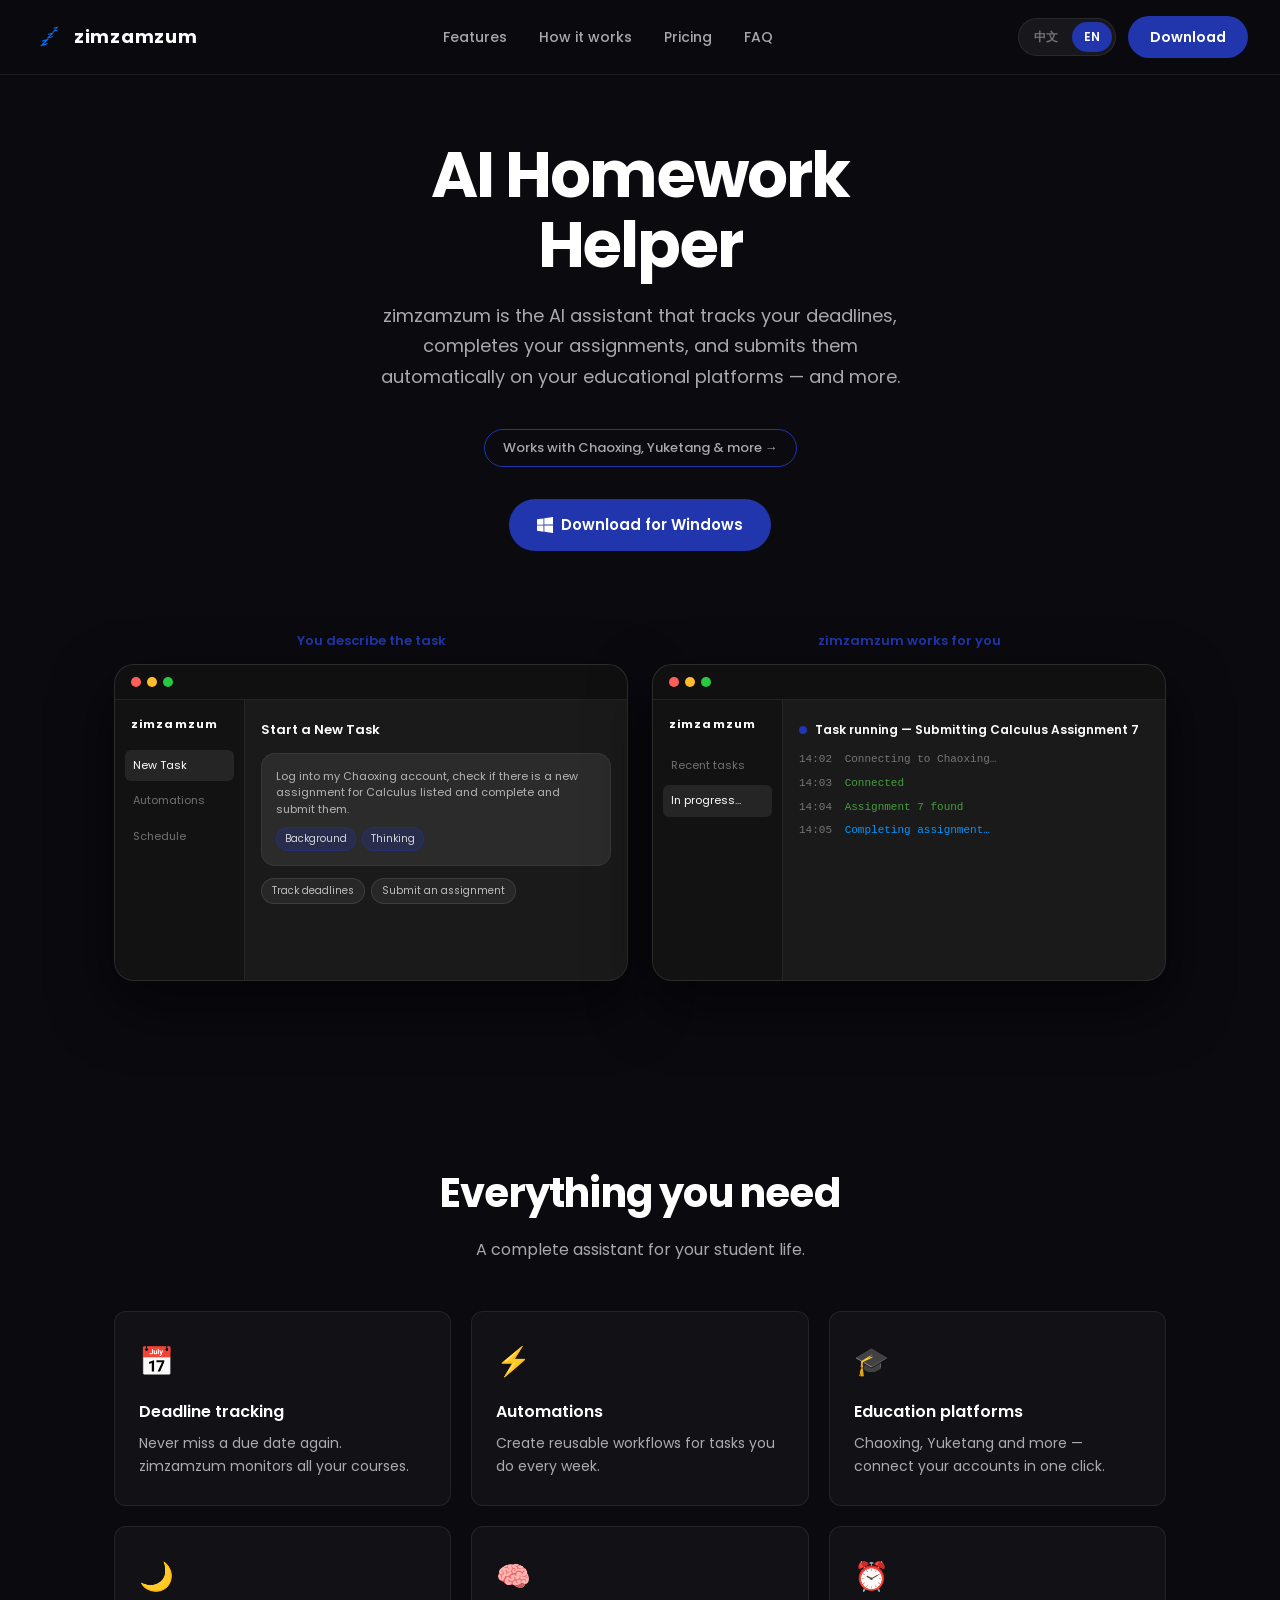
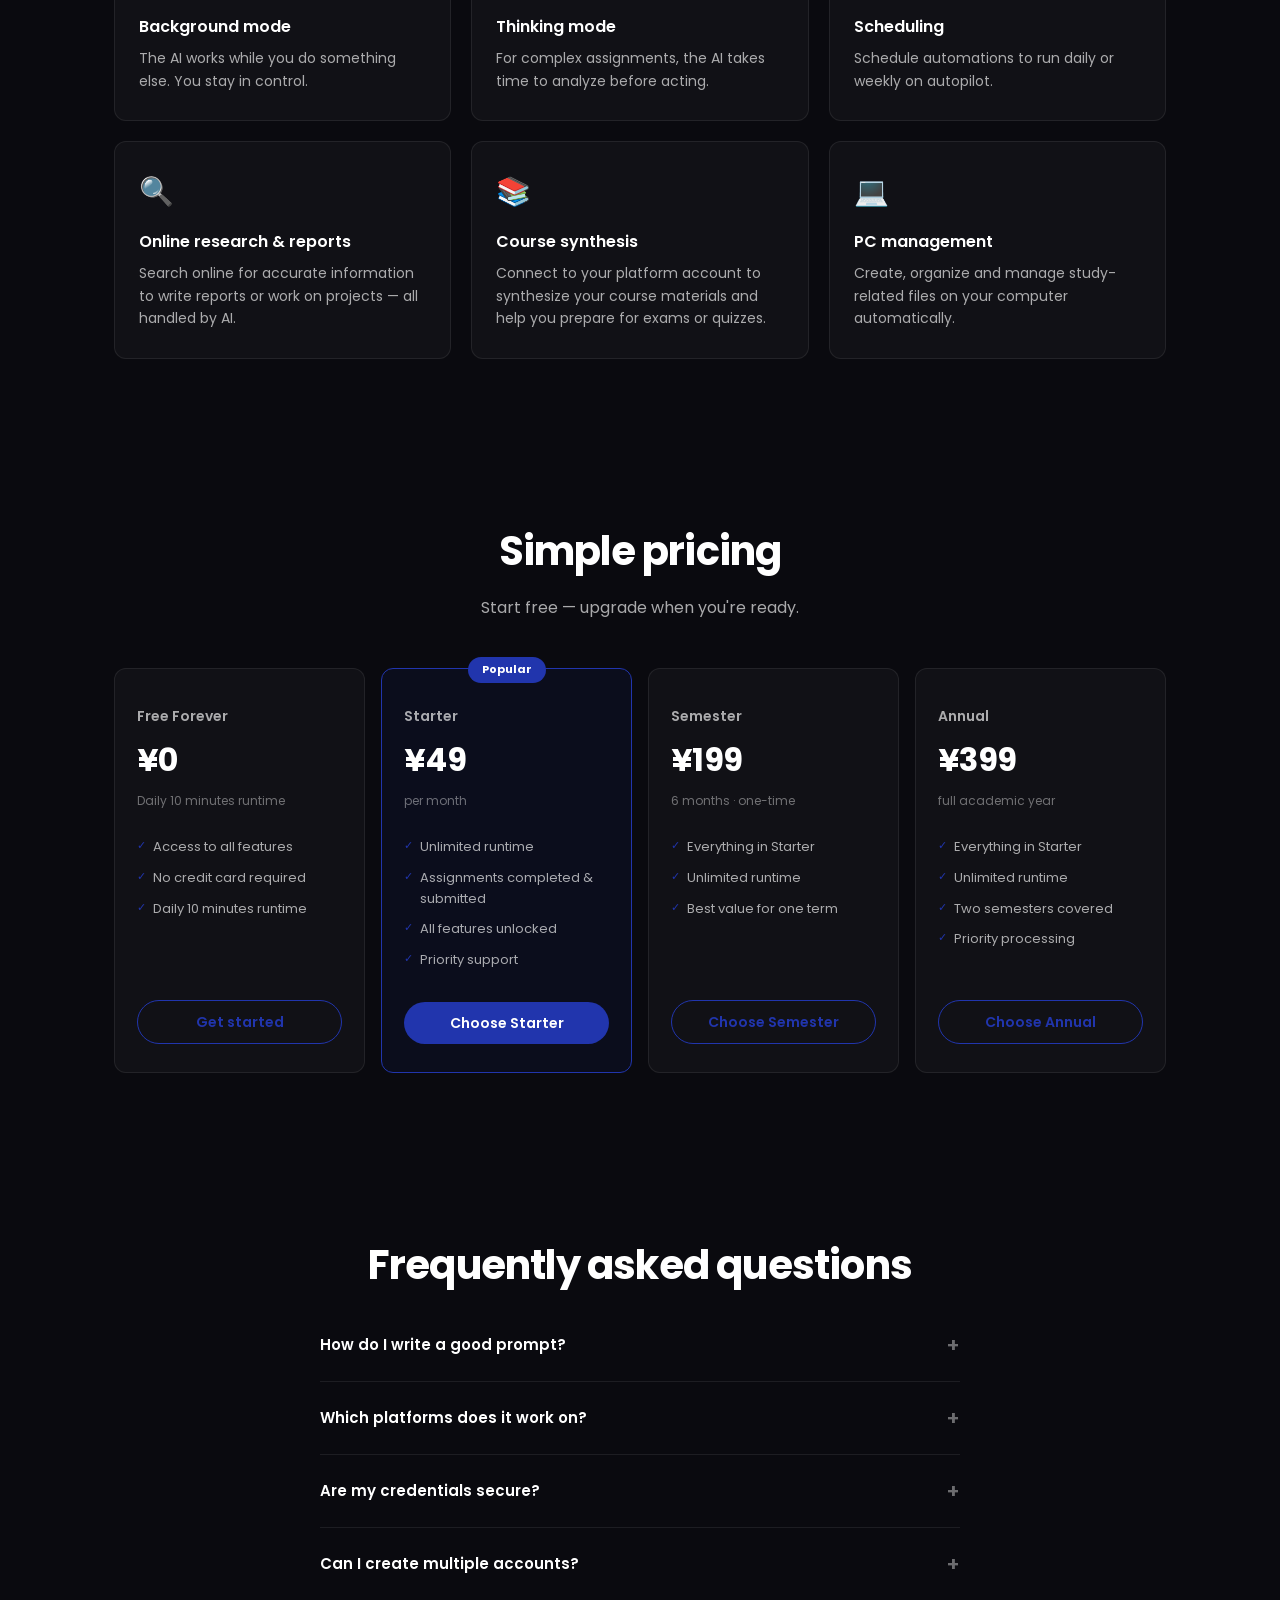
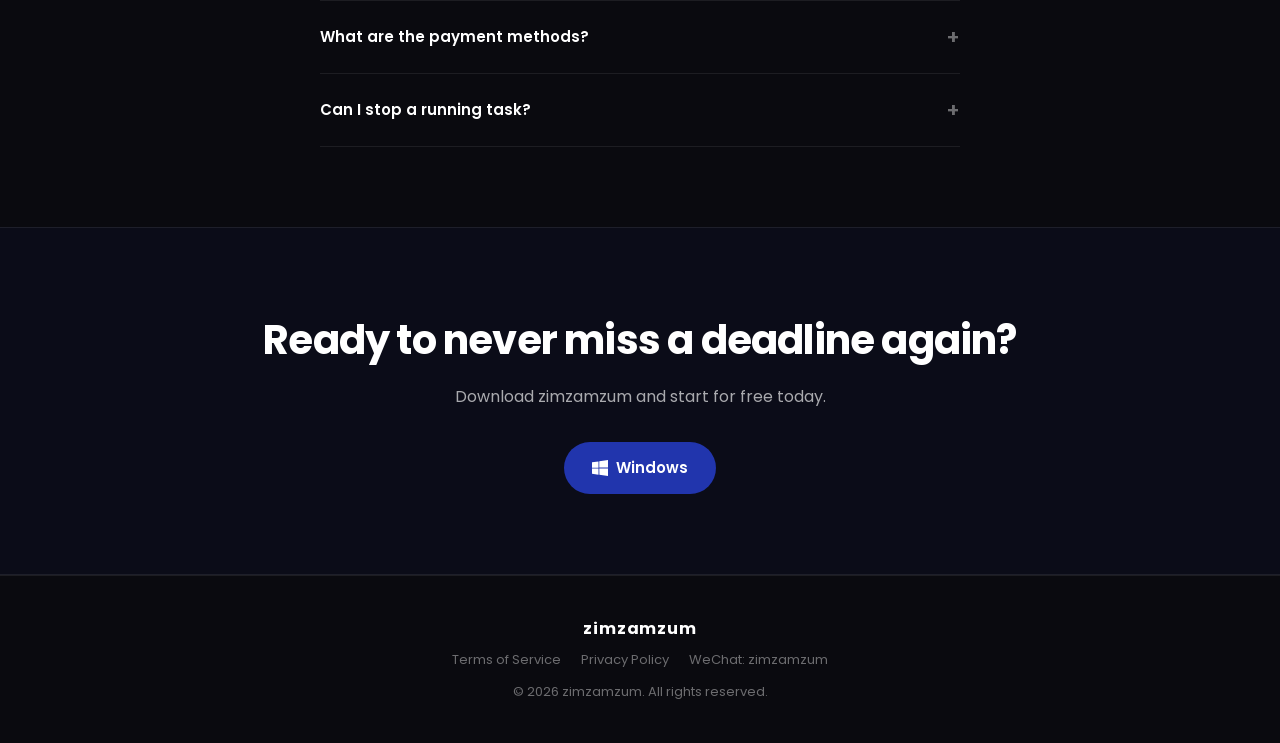
==== commit e6d175f3: "Update tagline to AI Homework Helper Co-authored-by: Cursor <cursoragent@cursor.com>" ====
--- a/index.html
+++ b/index.html
@@ -11,7 +11,7 @@
   <link rel="alternate" hreflang="x-default" href="https://zimzamzum.online/">
 
   <!-- Primary Meta -->
-  <title data-i18n="meta.title">zimzamzum — AI Homework Helper for University Students</title>
+  <title data-i18n="meta.title">zimzamzum — AI Homework Helper</title>
   <meta name="description" data-i18n-attr="content:meta.description" content="zimzamzum is an AI homework assistant that tracks your deadlines, completes assignments on Chaoxing and Yuketang, and submits them automatically. Free to start.">
   <meta name="keywords" content="AI homework helper, assignment automation, Chaoxing auto-complete, Yuketang homework solver, AI deadline tracker, study assistant, AI for students, 在线作业助手, 超星自动完成, 雨课堂作业助手, AI学习助手, 作业自动提交, 智能学习工具">
   <meta name="author" content="zimzamzum">
@@ -26,7 +26,7 @@
   <meta property="og:type" content="website">
   <meta property="og:url" content="https://zimzamzum.online/">
   <meta property="og:site_name" content="zimzamzum">
-  <meta property="og:title" content="zimzamzum — AI Homework Helper for University Students">
+  <meta property="og:title" content="zimzamzum — AI Homework Helper">
   <meta property="og:description" content="AI that tracks your deadlines, completes assignments on Chaoxing and Yuketang, and submits them automatically. Free to start.">
   <meta property="og:image" content="https://zimzamzum.online/assets/og-image.png">
   <meta property="og:image:width" content="1200">
@@ -37,7 +37,7 @@
   <!-- Twitter / X Card -->
   <meta name="twitter:card" content="summary_large_image">
   <meta name="twitter:url" content="https://zimzamzum.online/">
-  <meta name="twitter:title" content="zimzamzum — AI Homework Helper for University Students">
+  <meta name="twitter:title" content="zimzamzum — AI Homework Helper">
   <meta name="twitter:description" content="AI that tracks your deadlines, completes assignments on Chaoxing and Yuketang, and submits them automatically. Free to start.">
   <meta name="twitter:image" content="https://zimzamzum.online/assets/og-image.png">
 
@@ -45,6 +45,8 @@
   <meta name="msvalidate.01" content="913FE06B80AAE7C39A16FF4623B63C18">
   <!-- Baidu Tongji (replace YOUR_BAIDU_ID with your actual Baidu Tongji ID) -->
   <meta name="baidu-site-verification" content="">
+  <!-- Sogou Webmaster -->
+  <meta name="sogou_site_verification" content="vxxvLVTKYo">
 
   <!-- Favicon — root first (most reliable for search engines) -->
   <link rel="icon" href="/favicon.ico" type="image/x-icon">
@@ -214,7 +216,7 @@
   </header>
 
   <section class="hero">
-    <h1 data-i18n-html="hero.title">AI Homework Helper<br>for University Students</h1>
+    <h1 data-i18n-html="hero.title">AI Homework Helper</h1>
     <p class="hero-sub" data-i18n="hero.sub">
       zimzamzum is an AI assistant that tracks your deadlines, completes your assignments
       on Chaoxing, Yuketang and other platforms, and submits them automatically — all in one click.
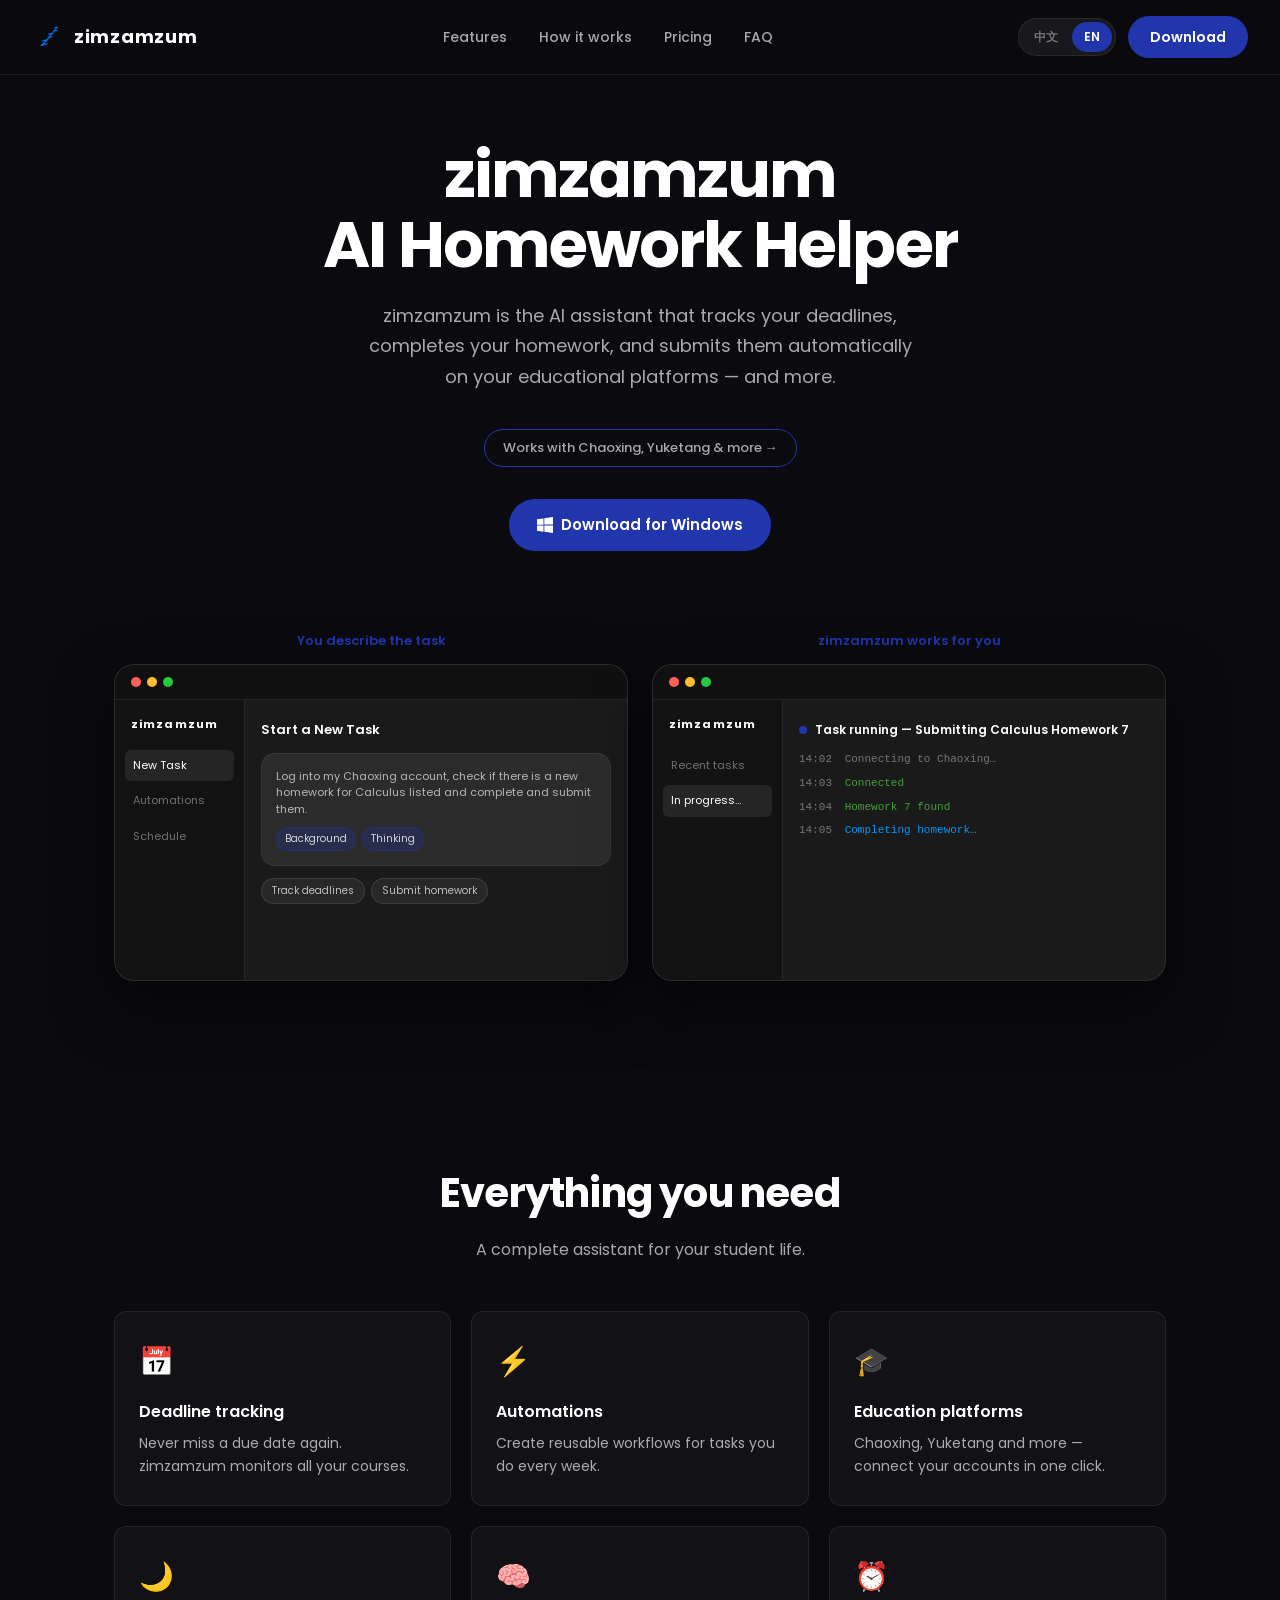
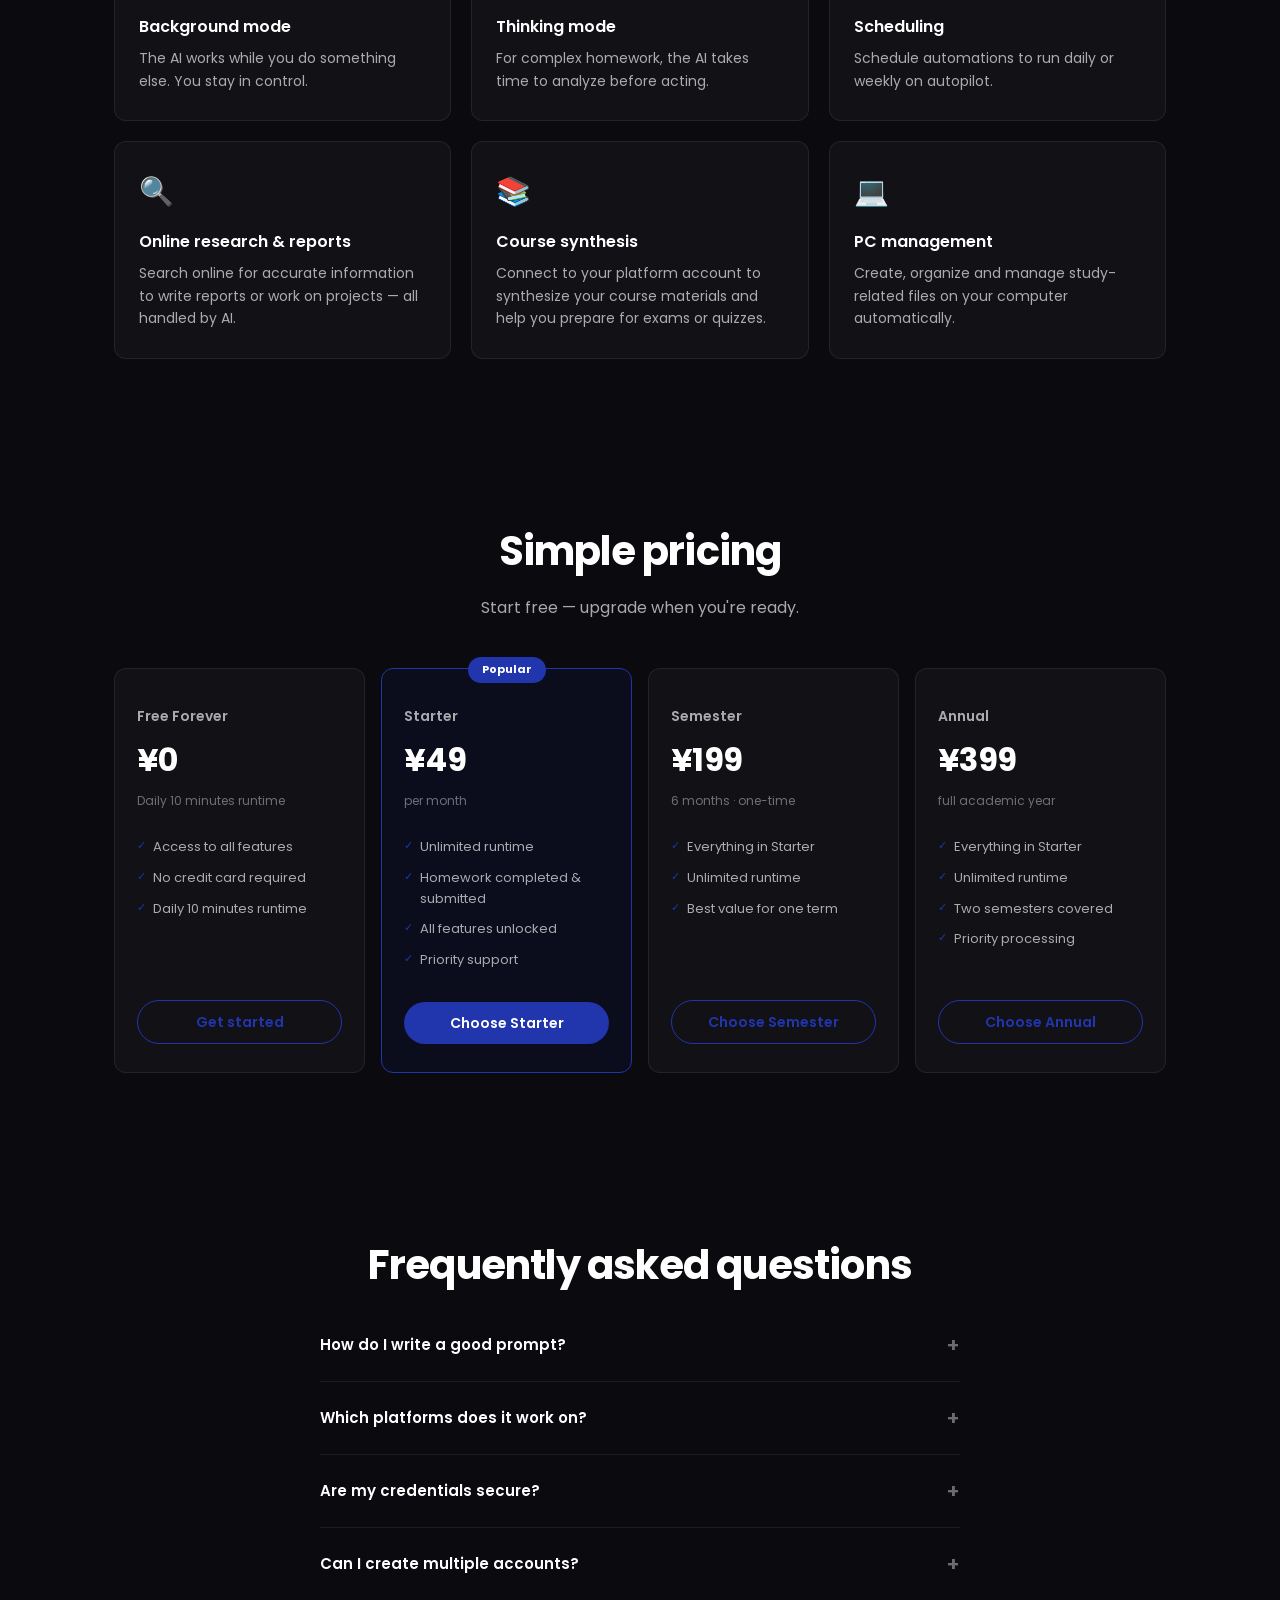
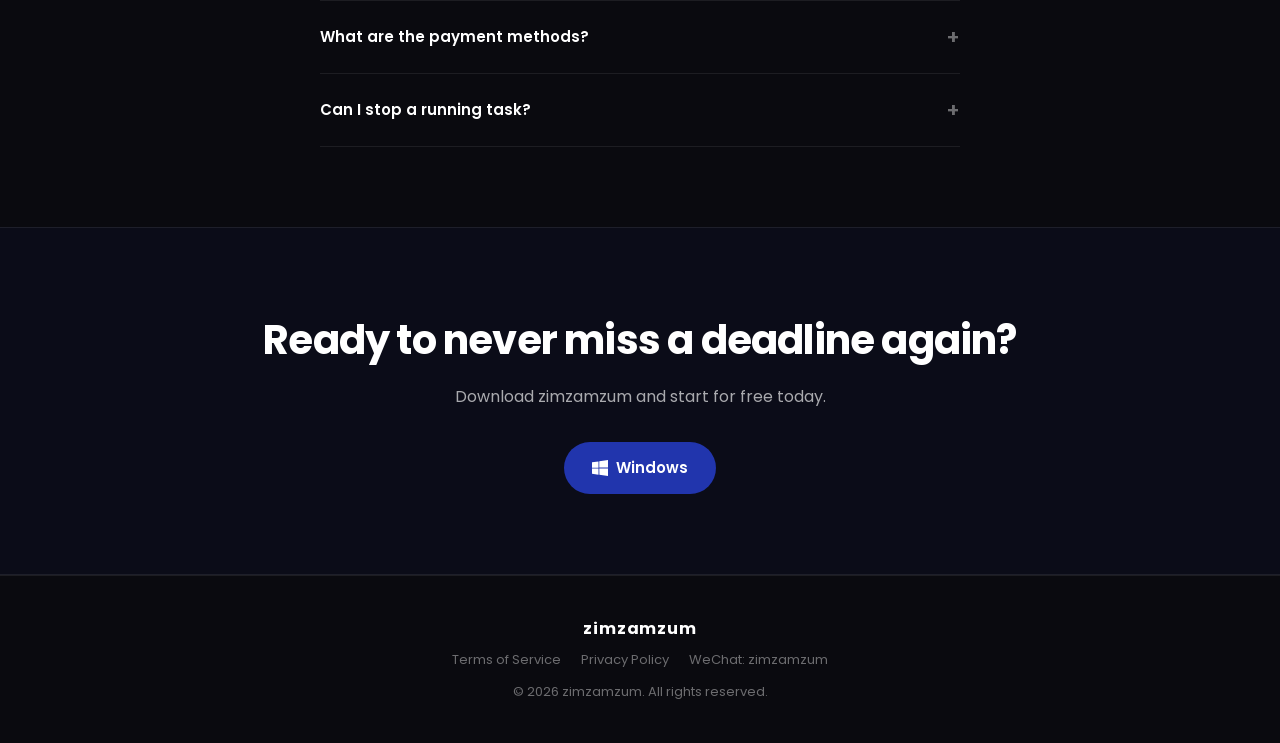
==== commit 007bbd81: "Restructure site: Chinese main page, English at en.html, homework terminology - index.html now conta" ====
--- a/index.html
+++ b/index.html
@@ -1,24 +1,24 @@
 <!DOCTYPE html>
-<html lang="en" dir="ltr">
+<html lang="cn" dir="ltr">
 <head>
   <meta charset="UTF-8">
   <meta name="viewport" content="width=device-width, initial-scale=1.0">
 
   <!-- Canonical & Alternate (hreflang) -->
   <link rel="canonical" href="https://zimzamzum.online/">
-  <link rel="alternate" hreflang="zh-CN" href="https://zimzamzum.online/zh.html">
-  <link rel="alternate" hreflang="en" href="https://zimzamzum.online/">
+  <link rel="alternate" hreflang="cn" href="https://zimzamzum.online/">
+  <link rel="alternate" hreflang="en" href="https://zimzamzum.online/en.html">
   <link rel="alternate" hreflang="x-default" href="https://zimzamzum.online/">
 
   <!-- Primary Meta -->
-  <title data-i18n="meta.title">zimzamzum — AI Homework Helper</title>
-  <meta name="description" data-i18n-attr="content:meta.description" content="zimzamzum is an AI homework assistant that tracks your deadlines, completes assignments on Chaoxing and Yuketang, and submits them automatically. Free to start.">
-  <meta name="keywords" content="AI homework helper, assignment automation, Chaoxing auto-complete, Yuketang homework solver, AI deadline tracker, study assistant, AI for students, 在线作业助手, 超星自动完成, 雨课堂作业助手, AI学习助手, 作业自动提交, 智能学习工具">
+  <title>zimzamzum - AI 作业帮手</title>
+  <meta name="description" content="zimzamzum 是一款 AI 作业帮手，自动完成超星、雨课堂等平台的作业，跟踪截止日期，自动提交。免费下载使用。">
+  <meta name="keywords" content="AI作业帮手, AI作业助手, 超星自动完成, 雨课堂作业助手, AI做作业, 智能作业帮手, 在线作业助手, AI学习助手, 作业自动提交, 截止日期提醒, 学生效率工具, 智能学习工具, Chaoxing自动完成, 雨课堂自动完成">
   <meta name="author" content="zimzamzum">
   <meta name="robots" content="index, follow, max-image-preview:large, max-snippet:-1, max-video-preview:-1">
   <meta name="googlebot" content="index, follow">
   <meta name="baiduspider" content="index, follow">
-  <meta name="subject" content="AI-powered assignment automation and deadline tracking for students">
+  <meta name="subject" content="AI智能作业帮手，自动完成作业并提交">
   <meta name="theme-color" content="#6C63FF">
   <meta name="msvalidate.01" content="913FE06B80AAE7C39A16FF4623B63C18">
 
@@ -26,29 +26,31 @@
   <meta property="og:type" content="website">
   <meta property="og:url" content="https://zimzamzum.online/">
   <meta property="og:site_name" content="zimzamzum">
-  <meta property="og:title" content="zimzamzum — AI Homework Helper">
-  <meta property="og:description" content="AI that tracks your deadlines, completes assignments on Chaoxing and Yuketang, and submits them automatically. Free to start.">
+  <meta property="og:title" content="zimzamzum - AI 作业帮手">
+  <meta property="og:description" content="AI 作业帮手，自动完成超星、雨课堂等平台的作业，跟踪截止日期，自动提交。免费下载。">
   <meta property="og:image" content="https://zimzamzum.online/assets/og-image.png">
   <meta property="og:image:width" content="1200">
   <meta property="og:image:height" content="630">
-  <meta property="og:locale" content="en_US">
-  <meta property="og:locale:alternate" content="zh_CN">
+  <meta property="og:locale" content="zh_CN">
+  <meta property="og:locale:alternate" content="en_US">
 
   <!-- Twitter / X Card -->
   <meta name="twitter:card" content="summary_large_image">
   <meta name="twitter:url" content="https://zimzamzum.online/">
-  <meta name="twitter:title" content="zimzamzum — AI Homework Helper">
-  <meta name="twitter:description" content="AI that tracks your deadlines, completes assignments on Chaoxing and Yuketang, and submits them automatically. Free to start.">
+  <meta name="twitter:title" content="zimzamzum - AI 作业帮手">
+  <meta name="twitter:description" content="AI 作业帮手，自动完成超星、雨课堂等平台的作业，跟踪截止日期，自动提交。免费下载。">
   <meta name="twitter:image" content="https://zimzamzum.online/assets/og-image.png">
+
+  <meta name="google-site-verification" content="CLjRqbn6lB-5jExm4UBtppO-UAsjXz7Y9okOm6E9l4w" />
 
   <!-- Bing Webmaster -->
   <meta name="msvalidate.01" content="913FE06B80AAE7C39A16FF4623B63C18">
-  <!-- Baidu Tongji (replace YOUR_BAIDU_ID with your actual Baidu Tongji ID) -->
+  <!-- Baidu Tongji -->
   <meta name="baidu-site-verification" content="">
   <!-- Sogou Webmaster -->
   <meta name="sogou_site_verification" content="vxxvLVTKYo">
 
-  <!-- Favicon — root first (most reliable for search engines) -->
+  <!-- Favicon -->
   <link rel="icon" href="/favicon.ico" type="image/x-icon">
   <link rel="icon" href="/assets/favicon-32x32.png" sizes="32x32" type="image/png">
   <link rel="icon" href="/assets/favicon-16x16.png" sizes="16x16" type="image/png">
@@ -68,9 +70,9 @@
     "@context": "https://schema.org",
     "@type": "SoftwareApplication",
     "name": "zimzamzum",
-    "alternateName": ["智能作业助手", "AI学习助手"],
+    "alternateName": ["智能作业助手", "AI学习助手", "AI作业帮手"],
     "url": "https://zimzamzum.online",
-    "description": "AI homework assistant that tracks deadlines, completes assignments on Chaoxing, Yuketang and other platforms, and submits them automatically for university students.",
+    "description": "AI作业帮手，自动完成超星、雨课堂等平台的作业，跟踪截止日期并自动提交。免费下载。",
     "applicationCategory": "EducationApplication",
     "operatingSystem": "Windows",
     "offers": {
@@ -79,38 +81,13 @@
       "highPrice": "399",
       "priceCurrency": "CNY",
       "offers": [
-        {
-          "@type": "Offer",
-          "name": "Free Forever",
-          "price": "0",
-          "priceCurrency": "CNY"
-        },
-        {
-          "@type": "Offer",
-          "name": "Starter",
-          "price": "49",
-          "priceCurrency": "CNY",
-          "billingIncrement": "P1M"
-        },
-        {
-          "@type": "Offer",
-          "name": "Semester",
-          "price": "199",
-          "priceCurrency": "CNY"
-        },
-        {
-          "@type": "Offer",
-          "name": "Annual",
-          "price": "399",
-          "priceCurrency": "CNY"
-        }
+        { "@type": "Offer", "name": "永久免费", "price": "0", "priceCurrency": "CNY" },
+        { "@type": "Offer", "name": "Starter", "price": "49", "priceCurrency": "CNY", "billingIncrement": "P1M" },
+        { "@type": "Offer", "name": "学期", "price": "199", "priceCurrency": "CNY" },
+        { "@type": "Offer", "name": "年度", "price": "399", "priceCurrency": "CNY" }
       ]
     },
-    "aggregateRating": {
-      "@type": "AggregateRating",
-      "ratingValue": "4.8",
-      "ratingCount": "1247"
-    },
+    "aggregateRating": { "@type": "AggregateRating", "ratingValue": "4.8", "ratingCount": "1247" },
     "screenshot": "https://zimzamzum.online/assets/screenshot.png",
     "downloadUrl": "https://zimzamzum.online/ZimZamZum%20Setup%201.5.5.exe"
   }
@@ -122,54 +99,12 @@
     "@context": "https://schema.org",
     "@type": "FAQPage",
     "mainEntity": [
-      {
-        "@type": "Question",
-        "name": "How do I write a good prompt?",
-        "acceptedAnswer": {
-          "@type": "Answer",
-          "text": "Be precise. Instead of 'do my homework,' try: 'Log into my (Chaoxing, Yuketang, etc.) account, click on the homework section, open the assignment called Assignment 6, analyze it, complete it, and submit it.' The more detail you give, the better the AI performs."
-        }
-      },
-      {
-        "@type": "Question",
-        "name": "Which platforms does it work on?",
-        "acceptedAnswer": {
-          "@type": "Answer",
-          "text": "Chaoxing, Yuketang and other Chinese educational platforms. You can also add your own platforms. Credentials are securely stored so you don't have to enter them every time."
-        }
-      },
-      {
-        "@type": "Question",
-        "name": "Are my credentials secure?",
-        "acceptedAnswer": {
-          "@type": "Answer",
-          "text": "Your credentials are stored locally on your machine. zimzamzum never shares them with third parties."
-        }
-      },
-      {
-        "@type": "Question",
-        "name": "Can I create multiple accounts?",
-        "acceptedAnswer": {
-          "@type": "Answer",
-          "text": "Yes, you can create multiple accounts. However, if you're on the Free plan, all accounts share the same credits."
-        }
-      },
-      {
-        "@type": "Question",
-        "name": "What are the payment methods?",
-        "acceptedAnswer": {
-          "@type": "Answer",
-          "text": "Alipay and WeChat Pay are the accepted payment methods."
-        }
-      },
-      {
-        "@type": "Question",
-        "name": "Can I stop a running task?",
-        "acceptedAnswer": {
-          "@type": "Answer",
-          "text": "Yes. You stay in full control — you can pause or cancel any task at any time."
-        }
-      }
+      { "@type": "Question", "name": "如何写出好的提示词？", "acceptedAnswer": { "@type": "Answer", "text": "要精确。避免"做我的作业"这种模糊请求，试着这样描述："登录我的（超星、雨课堂等）账户，点击作业栏目，点击作业6，分析它，完成它，然后提交。"您提供的细节越多，AI的表现就越好。" } },
+      { "@type": "Question", "name": "支持哪些平台？", "acceptedAnswer": { "@type": "Answer", "text": "超星、雨课堂及其他中国教育平台。您也可以添加自己的平台。凭证会被安全存储，无需每次重新输入。" } },
+      { "@type": "Question", "name": "我的凭证安全吗？", "acceptedAnswer": { "@type": "Answer", "text": "您的凭证存储在本地机器上。zimzamzum绝不会与第三方共享。" } },
+      { "@type": "Question", "name": "我可以创建多个账户吗？", "acceptedAnswer": { "@type": "Answer", "text": "可以，您可以创建多个账户。但是，如果您使用的是免费计划，所有账户将共享相同的积分——这是为了防止免费套餐被滥用。" } },
+      { "@type": "Question", "name": "支持哪些支付方式？", "acceptedAnswer": { "@type": "Answer", "text": "支付宝和微信支付是支持的支付方式。" } },
+      { "@type": "Question", "name": "可以停止正在运行的任务吗？", "acceptedAnswer": { "@type": "Answer", "text": "可以。您完全掌控 — 随时暂停或取消任何任务。" } }
     ]
   }
   </script>
@@ -182,14 +117,8 @@
     "name": "zimzamzum",
     "url": "https://zimzamzum.online",
     "logo": "https://zimzamzum.online/assets/logo.png",
-    "sameAs": [
-      "https://github.com/robert666777/zimzamzum_website"
-    ],
-    "contactPoint": {
-      "@type": "ContactPoint",
-      "contactType": "Customer Support",
-      "availableLanguage": ["English", "Chinese"]
-    }
+    "sameAs": ["https://github.com/robert666777/zimzamzum_website"],
+    "contactPoint": { "@type": "ContactPoint", "contactType": "Customer Support", "availableLanguage": ["English", "Chinese"] }
   }
   </script>
 </head>
@@ -201,93 +130,73 @@
       <span>zimzamzum</span>
     </a>
     <nav class="nav">
-      <a href="#features" data-i18n="nav.features">Features</a>
-      <a href="#how" data-i18n="nav.how">How it works</a>
-      <a href="#pricing" data-i18n="nav.pricing">Pricing</a>
-      <a href="#faq" data-i18n="nav.faq">FAQ</a>
+      <a href="#features" data-i18n="nav.features">功能</a>
+      <a href="#how" data-i18n="nav.how">使用方法</a>
+      <a href="#pricing" data-i18n="nav.pricing">价格</a>
+      <a href="#faq" data-i18n="nav.faq">常见问题</a>
     </nav>
     <div class="header-actions">
-      <div class="lang-switch" role="group" aria-label="Language">
+      <div class="lang-switch" role="group" aria-label="语言">
         <button type="button" class="lang-btn active" data-lang="zh">中文</button>
         <button type="button" class="lang-btn" data-lang="en">EN</button>
       </div>
-      <a href="#download" class="btn btn-primary" data-i18n="nav.download">Download</a>
+      <a href="ZimZamZum%20Setup%201.5.5.exe" class="btn btn-primary" download data-i18n="nav.download">下载</a>
     </div>
   </header>
 
   <section class="hero">
-    <h1 data-i18n-html="hero.title">AI Homework Helper</h1>
-    <p class="hero-sub" data-i18n="hero.sub">
-      zimzamzum is an AI assistant that tracks your deadlines, completes your assignments
-      on Chaoxing, Yuketang and other platforms, and submits them automatically — all in one click.
-    </p>
-    <a href="#how" class="pill" data-i18n="hero.pill">Works with Chaoxing, Yuketang &amp; more →</a>
+    <h1 data-i18n-html="hero.title">zimzamzum<br>AI 作业帮手</h1>
+    <p class="hero-sub" data-i18n="hero.sub">zimzamzum 是您的 AI 作业帮手，跟踪截止日期、在超星和雨课堂等平台上自动完成作业并提交——一键搞定。</p>
+    <a href="#how" class="pill" data-i18n="hero.pill">支持超星、雨课堂等平台 →</a>
     <div class="hero-ctas">
       <a href="ZimZamZum%20Setup%201.5.5.exe" class="btn btn-primary btn-lg" download>
         <svg width="16" height="16" viewBox="0 0 24 24" fill="currentColor"><path d="M0 3.449L9.75 2.1v9.451H0m10.949-9.602L24 0v11.4H10.949M0 12.6h9.75v9.451L0 20.699M10.949 12.6H24V24l-12.9-1.801"/></svg>
-        <span data-i18n="hero.downloadWin">Download for Windows</span>
+        <span data-i18n="hero.downloadWin">下载 Windows 版</span>
       </a>
     </div>
   </section>
 
   <section class="mockups" id="how">
     <div class="mockup-col">
-      <span class="mockup-label" data-i18n="mockup.label1">You describe the task</span>
+      <span class="mockup-label" data-i18n="mockup.label1">您描述任务</span>
       <div class="mockup-window">
-        <div class="mockup-bar">
-          <span class="dot red"></span>
-          <span class="dot yellow"></span>
-          <span class="dot green"></span>
-        </div>
+        <div class="mockup-bar"><span class="dot red"></span><span class="dot yellow"></span><span class="dot green"></span></div>
         <div class="mockup-body">
           <div class="mock-sidebar">
             <div class="mock-sidebar-logo">zimzamzum</div>
-            <div class="mock-nav-item active" data-i18n="mockup.nav1">New Task</div>
-            <div class="mock-nav-item" data-i18n="mockup.nav2">Automations</div>
-            <div class="mock-nav-item" data-i18n="mockup.nav3">Schedule</div>
+            <div class="mock-nav-item active" data-i18n="mockup.nav1">新任务</div>
+            <div class="mock-nav-item" data-i18n="mockup.nav2">自动化</div>
+            <div class="mock-nav-item" data-i18n="mockup.nav3">日程</div>
           </div>
           <div class="mock-main">
-            <div class="mock-title" data-i18n="mockup.title">Start a New Task</div>
+            <div class="mock-title" data-i18n="mockup.title">开始新任务</div>
             <div class="mock-card">
-              <p data-i18n="mockup.task">Log into my Chaoxing account, check if there is a new assignment for Calculus listed and complete and submit them.</p>
-              <div class="mock-tags">
-                <span data-i18n="mockup.tag1">Background</span>
-                <span data-i18n="mockup.tag2">Thinking</span>
-              </div>
+              <p data-i18n="mockup.task">登录我的超星账户，查看高等数学是否有新作业，完成并提交。</p>
+              <div class="mock-tags"><span data-i18n="mockup.tag1">后台</span><span data-i18n="mockup.tag2">深度思考</span></div>
             </div>
-            <div class="mock-suggestions">
-              <span data-i18n="mockup.sug1">Track deadlines</span>
-              <span data-i18n="mockup.sug2">Submit an assignment</span>
-            </div>
+            <div class="mock-suggestions"><span data-i18n="mockup.sug1">跟踪截止日期</span><span data-i18n="mockup.sug2">提交作业</span></div>
           </div>
         </div>
       </div>
     </div>
     <div class="mockup-col">
-      <span class="mockup-label" data-i18n="mockup.label2">zimzamzum works for you</span>
+      <span class="mockup-label" data-i18n="mockup.label2">zimzamzum 为您工作</span>
       <div class="mockup-window">
-        <div class="mockup-bar">
-          <span class="dot red"></span>
-          <span class="dot yellow"></span>
-          <span class="dot green"></span>
-        </div>
+        <div class="mockup-bar"><span class="dot red"></span><span class="dot yellow"></span><span class="dot green"></span></div>
         <div class="mockup-body">
           <div class="mock-sidebar">
             <div class="mock-sidebar-logo">zimzamzum</div>
-            <div class="mock-nav-item" data-i18n="mockup.nav4">Recent tasks</div>
-            <div class="mock-nav-item active" data-i18n="mockup.nav5">In progress…</div>
+            <div class="mock-nav-item" data-i18n="mockup.nav4">最近任务</div>
+            <div class="mock-nav-item active" data-i18n="mockup.nav5">进行中…</div>
           </div>
           <div class="mock-main">
-            <div class="mock-status">
-              <span class="status-dot"></span>
-              <span data-i18n="mockup.status">Task running — Submitting Calculus Assignment 7</span>
+            <div class="mock-status"><span class="status-dot"></span><span data-i18n="mockup.status">任务进行中 — 提交高等数学作业 7</span></div>
+            <div class="mock-log">
+              <div class="log-line"><span class="log-time">14:02</span> <span data-i18n="mockup.log1">正在连接超星…</span></div>
+              <div class="log-line done"><span class="log-time">14:03</span> <span data-i18n="mockup.log2">已连接</span></div>
+              <div class="log-line done"><span class="log-time">14:04</span> <span data-i18n="mockup.log3">找到作业 7</span></div>
+              <div class="log-line active"><span class="log-time">14:05</span> <span data-i18n="mockup.log4">正在完成作业…</span></div>
             </div>
-            <div class="mock-log">
-              <div class="log-line"><span class="log-time">14:02</span> <span data-i18n="mockup.log1">Connecting to Chaoxing…</span></div>
-              <div class="log-line done"><span class="log-time">14:03</span> <span data-i18n="mockup.log2">Connected</span></div>
-              <div class="log-line done"><span class="log-time">14:04</span> <span data-i18n="mockup.log3">Assignment 7 found</span></div>
-              <div class="log-line active"><span class="log-time">14:05</span> <span data-i18n="mockup.log4">Completing assignment…</span></div>
-            </div>
           </div>
         </div>
       </div>
@@ -295,144 +204,64 @@
   </section>
 
   <section class="features" id="features">
-    <h2 data-i18n="features.title">Everything you need</h2>
-    <p class="section-sub" data-i18n="features.sub">A complete assistant for your student life.</p>
+    <h2 data-i18n="features.title">您需要的一切</h2>
+    <p class="section-sub" data-i18n="features.sub">为您的学习生活提供全面辅助。</p>
     <div class="features-grid">
-      <div class="feature-card">
-        <div class="feature-icon">📅</div>
-        <h3 data-i18n="features.f1.title">Deadline tracking</h3>
-        <p data-i18n="features.f1.desc">Never miss a due date again. zimzamzum monitors all your courses.</p>
-      </div>
-      <div class="feature-card">
-        <div class="feature-icon">⚡</div>
-        <h3 data-i18n="features.f2.title">Automations</h3>
-        <p data-i18n="features.f2.desc">Create reusable workflows for tasks you do every week.</p>
-      </div>
-      <div class="feature-card">
-        <div class="feature-icon">🎓</div>
-        <h3 data-i18n="features.f3.title">Education platforms</h3>
-        <p data-i18n="features.f3.desc">Chaoxing, Yuketang and more — connect your accounts in one click.</p>
-      </div>
-      <div class="feature-card">
-        <div class="feature-icon">🌙</div>
-        <h3 data-i18n="features.f4.title">Background mode</h3>
-        <p data-i18n="features.f4.desc">The AI works while you do something else. You stay in control.</p>
-      </div>
-      <div class="feature-card">
-        <div class="feature-icon">🧠</div>
-        <h3 data-i18n="features.f5.title">Thinking mode</h3>
-        <p data-i18n="features.f5.desc">For complex assignments, the AI takes time to analyze before acting.</p>
-      </div>
-      <div class="feature-card">
-        <div class="feature-icon">⏰</div>
-        <h3 data-i18n="features.f6.title">Scheduling</h3>
-        <p data-i18n="features.f6.desc">Schedule automations to run daily or weekly on autopilot.</p>
-      </div>
-      <div class="feature-card">
-        <div class="feature-icon">🔍</div>
-        <h3 data-i18n="features.f7.title">Online research &amp; reports</h3>
-        <p data-i18n="features.f7.desc">Go online, write a report, and send it to your professor — all handled by AI.</p>
-      </div>
-      <div class="feature-card">
-        <div class="feature-icon">📚</div>
-        <h3 data-i18n="features.f8.title">Course synthesis</h3>
-        <p data-i18n="features.f8.desc">Connect to your platform account to synthesize your course materials and help you prepare for exams or quizzes.</p>
-      </div>
-      <div class="feature-card">
-        <div class="feature-icon">💻</div>
-        <h3 data-i18n="features.f9.title">PC management</h3>
-        <p data-i18n="features.f9.desc">Create, organize and manage study-related files on your computer automatically.</p>
-      </div>
+      <div class="feature-card"><div class="feature-icon">📅</div><h3 data-i18n="features.f1.title">截止日期跟踪</h3><p data-i18n="features.f1.desc">永不错过截止日期。zimzamzum 监控所有课程。</p></div>
+      <div class="feature-card"><div class="feature-icon">⚡</div><h3 data-i18n="features.f2.title">自动化</h3><p data-i18n="features.f2.desc">为每周重复的任务创建可复用的工作流。</p></div>
+      <div class="feature-card"><div class="feature-icon">🎓</div><h3 data-i18n="features.f3.title">教育平台</h3><p data-i18n="features.f3.desc">超星、雨课堂等 — 一键连接您的账户。</p></div>
+      <div class="feature-card"><div class="feature-icon">🌙</div><h3 data-i18n="features.f4.title">后台模式</h3><p data-i18n="features.f4.desc">AI 在您做其他事情时工作。您始终掌控一切。</p></div>
+      <div class="feature-card"><div class="feature-icon">🧠</div><h3 data-i18n="features.f5.title">深度思考模式</h3><p data-i18n="features.f5.desc">对于复杂作业，AI 会在行动前仔细分析。</p></div>
+      <div class="feature-card"><div class="feature-icon">⏰</div><h3 data-i18n="features.f6.title">日程安排</h3><p data-i18n="features.f6.desc">安排自动化任务每日或每周自动运行。</p></div>
+      <div class="feature-card"><div class="feature-icon">🔍</div><h3 data-i18n="features.f7.title">在线研究与报告</h3><p data-i18n="features.f7.desc">AI 自动上网搜索准确信息，撰写报告或完成项目——全程智能处理。</p></div>
+      <div class="feature-card"><div class="feature-icon">📚</div><h3 data-i18n="features.f8.title">课程总结</h3><p data-i18n="features.f8.desc">连接您的平台账户，总结课程内容，助您备考或准备测验。</p></div>
+      <div class="feature-card"><div class="feature-icon">💻</div><h3 data-i18n="features.f9.title">电脑管理</h3><p data-i18n="features.f9.desc">自动在您的电脑上创建、整理和管理学习相关的文件。</p></div>
     </div>
   </section>
 
   <section class="pricing" id="pricing">
-    <h2 data-i18n="pricing.title">Simple pricing</h2>
-    <p class="section-sub" data-i18n="pricing.sub">Start free — upgrade when you're ready.</p>
+    <h2 data-i18n="pricing.title">简单定价</h2>
+    <p class="section-sub" data-i18n="pricing.sub">免费开始 — 随时升级。</p>
     <div class="pricing-grid">
       <div class="price-card">
-        <div class="price-name" data-i18n="pricing.free.name">Free Forever</div>
-        <div class="price-amount">¥0</div>
-        <div class="price-period" data-i18n="pricing.free.period">Daily 10 minutes runtime</div>
-        <ul>
-          <li data-i18n="pricing.free.f1">Access to all features</li>
-          <li data-i18n="pricing.free.f2">No credit card required</li>
-          <li data-i18n="pricing.free.f3">Daily 10 minutes runtime</li>
-        </ul>
-        <a href="#download" class="btn btn-outline btn-block" data-i18n="pricing.free.cta">Get started</a>
+        <div class="price-name" data-i18n="pricing.free.name">永久免费</div><div class="price-amount">¥0</div><div class="price-period" data-i18n="pricing.free.period">每日 10 分钟运行时长</div>
+        <ul><li data-i18n="pricing.free.f1">访问所有功能</li><li data-i18n="pricing.free.f2">无需信用卡</li><li data-i18n="pricing.free.f3">每日 10 分钟运行时长</li></ul>
+        <a href="#download" class="btn btn-outline btn-block" data-i18n="pricing.free.cta">立即开始</a>
       </div>
       <div class="price-card featured">
-        <div class="price-badge" data-i18n="pricing.popular">Popular</div>
-        <div class="price-name">Starter</div>
-        <div class="price-amount">¥49</div>
-        <div class="price-period" data-i18n="pricing.starter.period">per month</div>
-        <ul>
-          <li data-i18n="pricing.starter.f1">Unlimited runtime</li>
-          <li data-i18n="pricing.starter.f2">Assignments completed &amp; submitted</li>
-          <li data-i18n="pricing.starter.f3">All features unlocked</li>
-          <li data-i18n="pricing.starter.f4">Priority support</li>
-        </ul>
-        <a href="#download" class="btn btn-primary btn-block" data-i18n="pricing.starter.cta">Choose Starter</a>
+        <div class="price-badge" data-i18n="pricing.popular">热门</div>
+        <div class="price-name">Starter</div><div class="price-amount">¥49</div><div class="price-period" data-i18n="pricing.starter.period">每月</div>
+        <ul><li data-i18n="pricing.starter.f1">无限运行时长</li><li data-i18n="pricing.starter.f2">作业自动完成并提交</li><li data-i18n="pricing.starter.f3">解锁全部功能</li><li data-i18n="pricing.starter.f4">优先支持</li></ul>
+        <a href="#download" class="btn btn-primary btn-block" data-i18n="pricing.starter.cta">选择 Starter</a>
       </div>
       <div class="price-card">
-        <div class="price-name" data-i18n="pricing.semester.name">Semester</div>
-        <div class="price-amount">¥199</div>
-        <div class="price-period" data-i18n="pricing.semester.period">6 months · one-time</div>
-        <ul>
-          <li data-i18n="pricing.semester.f1">Everything in Starter</li>
-          <li data-i18n="pricing.semester.f2">Unlimited runtime</li>
-          <li data-i18n="pricing.semester.f3">Best value for one term</li>
-        </ul>
-        <a href="#download" class="btn btn-outline btn-block" data-i18n="pricing.semester.cta">Choose Semester</a>
+        <div class="price-name" data-i18n="pricing.semester.name">学期</div><div class="price-amount">¥199</div><div class="price-period" data-i18n="pricing.semester.period">6 个月 · 一次性付款</div>
+        <ul><li data-i18n="pricing.semester.f1">Starter 全部功能</li><li data-i18n="pricing.semester.f2">无限运行时长</li><li data-i18n="pricing.semester.f3">单学期最佳选择</li></ul>
+        <a href="#download" class="btn btn-outline btn-block" data-i18n="pricing.semester.cta">选择学期版</a>
       </div>
       <div class="price-card">
-        <div class="price-name" data-i18n="pricing.annual.name">Annual</div>
-        <div class="price-amount">¥399</div>
-        <div class="price-period" data-i18n="pricing.annual.period">full academic year</div>
-        <ul>
-          <li data-i18n="pricing.annual.f1">Everything in Starter</li>
-          <li data-i18n="pricing.annual.f2">Unlimited runtime</li>
-          <li data-i18n="pricing.annual.f3">Two semesters covered</li>
-          <li data-i18n="pricing.annual.f4">Priority processing</li>
-        </ul>
-        <a href="#download" class="btn btn-outline btn-block" data-i18n="pricing.annual.cta">Choose Annual</a>
+        <div class="price-name" data-i18n="pricing.annual.name">年度</div><div class="price-amount">¥399</div><div class="price-period" data-i18n="pricing.annual.period">完整学年</div>
+        <ul><li data-i18n="pricing.annual.f1">Starter 全部功能</li><li data-i18n="pricing.annual.f2">无限运行时长</li><li data-i18n="pricing.annual.f3">覆盖两个学期</li><li data-i18n="pricing.annual.f4">优先处理</li></ul>
+        <a href="#download" class="btn btn-outline btn-block" data-i18n="pricing.annual.cta">选择年度版</a>
       </div>
     </div>
   </section>
 
   <section class="faq" id="faq">
-    <h2 data-i18n="faq.title">Frequently asked questions</h2>
+    <h2 data-i18n="faq.title">常见问题</h2>
     <div class="faq-list">
-      <details class="faq-item">
-        <summary data-i18n="faq.q1">How do I write a good prompt?</summary>
-        <p data-i18n="faq.a1">Be precise. Instead of "do my homework," try: "Log into my (Chaoxing, Yuketang, etc.) account, click on the homework section, open the assignment called Assignment 6, analyze it, complete it, and submit it." The more detail you give, the better the AI performs.</p>
-      </details>
-      <details class="faq-item">
-        <summary data-i18n="faq.q2">Which platforms does it work on?</summary>
-        <p data-i18n="faq.a2">Chaoxing, Yuketang and other Chinese educational platforms. You can also add your own platforms. Credentials are securely stored so you don't have to enter them every time.</p>
-      </details>
-      <details class="faq-item">
-        <summary data-i18n="faq.q3">Are my credentials secure?</summary>
-        <p data-i18n="faq.a3">Your credentials are stored locally on your machine. zimzamzum never shares them with third parties.</p>
-      </details>
-      <details class="faq-item">
-        <summary data-i18n="faq.q4">Can I create multiple accounts?</summary>
-        <p data-i18n="faq.a4">Yes, you can create multiple accounts. However, if you're on the Free plan, all accounts share the same credits — this is to prevent abuse of the free tier.</p>
-      </details>
-      <details class="faq-item">
-        <summary data-i18n="faq.q5">What are the payment methods?</summary>
-        <p data-i18n="faq.a5">Alipay and WeChat Pay are the accepted payment methods.</p>
-      </details>
-      <details class="faq-item">
-        <summary data-i18n="faq.q6">Can I stop a running task?</summary>
-        <p data-i18n="faq.a6">Yes. You stay in full control — you can pause or cancel any task at any time.</p>
-      </details>
+      <details class="faq-item"><summary data-i18n="faq.q1">如何写出好的提示词？</summary><p data-i18n="faq.a1">要精确。避免"做我的作业"这种模糊请求，试着这样描述："登录我的（超星、雨课堂等）账户，点击作业栏目，点击作业6，分析它，完成它，然后提交。"您提供的细节越多，AI的表现就越好。</p></details>
+      <details class="faq-item"><summary data-i18n="faq.q2">支持哪些平台？</summary><p data-i18n="faq.a2">超星、雨课堂及其他中国教育平台。您也可以添加自己的平台。凭证会被安全存储，无需每次重新输入。</p></details>
+      <details class="faq-item"><summary data-i18n="faq.q3">我的凭证安全吗？</summary><p data-i18n="faq.a3">您的凭证存储在本地机器上。zimzamzum绝不会与第三方共享。</p></details>
+      <details class="faq-item"><summary data-i18n="faq.q4">我可以创建多个账户吗？</summary><p data-i18n="faq.a4">可以，您可以创建多个账户。但是，如果您使用的是免费计划，所有账户将共享相同的积分——这是为了防止免费套餐被滥用。</p></details>
+      <details class="faq-item"><summary data-i18n="faq.q5">支持哪些支付方式？</summary><p data-i18n="faq.a5">支付宝和微信支付是支持的支付方式。</p></details>
+      <details class="faq-item"><summary data-i18n="faq.q6">可以停止正在运行的任务吗？</summary><p data-i18n="faq.a6">可以。您完全掌控 — 随时暂停或取消任何任务。</p></details>
     </div>
   </section>
 
   <section class="download-cta" id="download">
-    <h2 data-i18n="cta.title">Ready to never miss a deadline again?</h2>
-    <p data-i18n="cta.sub">Download zimzamzum and start for free today.</p>
+    <h2 data-i18n="cta.title">准备好永不错过截止日期了吗？</h2>
+    <p data-i18n="cta.sub">下载 zimzamzum，今日免费开始。</p>
     <div class="hero-ctas">
       <a href="ZimZamZum%20Setup%201.5.5.exe" class="btn btn-primary btn-lg" download>
         <svg width="16" height="16" viewBox="0 0 24 24" fill="currentColor"><path d="M0 3.449L9.75 2.1v9.451H0m10.949-9.602L24 0v11.4H10.949M0 12.6h9.75v9.451L0 20.699M10.949 12.6H24V24l-12.9-1.801"/></svg>
@@ -444,11 +273,11 @@
   <footer class="footer">
     <div class="footer-logo">zimzamzum</div>
     <div class="footer-links">
-      <a href="terms.html" data-i18n="footer.terms">Terms of Service</a>
-      <a href="privacy.html" data-i18n="footer.privacy">Privacy Policy</a>
-      <span class="footer-wechat" data-i18n="footer.wechat">WeChat: zimzamzum</span>
-    </div>
-    <p class="footer-copy" data-i18n="footer.copy">© 2026 zimzamzum. All rights reserved.</p>
+      <a href="terms.html" data-i18n="footer.terms">服务条款</a>
+      <a href="privacy.html" data-i18n="footer.privacy">隐私政策</a>
+      <span class="footer-wechat" data-i18n="footer.wechat">微信: zimzamzum</span>
+    </div>
+    <p class="footer-copy" data-i18n="footer.copy">© 2026 zimzamzum. 保留所有权利。</p>
   </footer>
 
   <script src="script.js"></script>
--- a/styles.css
+++ b/styles.css
@@ -24,6 +24,7 @@
 
 html {
   scroll-behavior: smooth;
+  overflow-x: hidden;
 }
 
 body {
@@ -32,6 +33,7 @@
   color: var(--text);
   line-height: 1.6;
   -webkit-font-smoothing: antialiased;
+  overflow-x: hidden;
 }
 
 a {
@@ -622,25 +624,25 @@
   margin-bottom: 8px;
 }
 
-.footer-links {
-  display: flex;
-  gap: 20px;
-  justify-content: center;
-  flex-wrap: wrap;
-  margin-bottom: 12px;
-}
-
-.footer-links a,
-.footer-wechat {
-  font-size: 13px;
-  color: var(--text-dim);
-  transition: color 0.2s;
-}
-
-.footer-links a:hover {
-  color: var(--text-muted);
-}
-
+.footer-links {
+  display: flex;
+  gap: 20px;
+  justify-content: center;
+  flex-wrap: wrap;
+  margin-bottom: 12px;
+}
+
+.footer-links a,
+.footer-wechat {
+  font-size: 13px;
+  color: var(--text-dim);
+  transition: color 0.2s;
+}
+
+.footer-links a:hover {
+  color: var(--text-muted);
+}
+
 .footer-copy {
   font-size: 13px;
   color: var(--text-dim);
@@ -668,14 +670,14 @@
     padding: 14px 16px;
   }
 
-  .header-actions .btn {
-    display: none;
-  }
-
-  .lang-switch {
-    flex-shrink: 0;
-  }
-
+  .header-actions .btn {
+    display: none;
+  }
+
+  .lang-switch {
+    flex-shrink: 0;
+  }
+
   .hero {
     padding-top: 100px;
   }
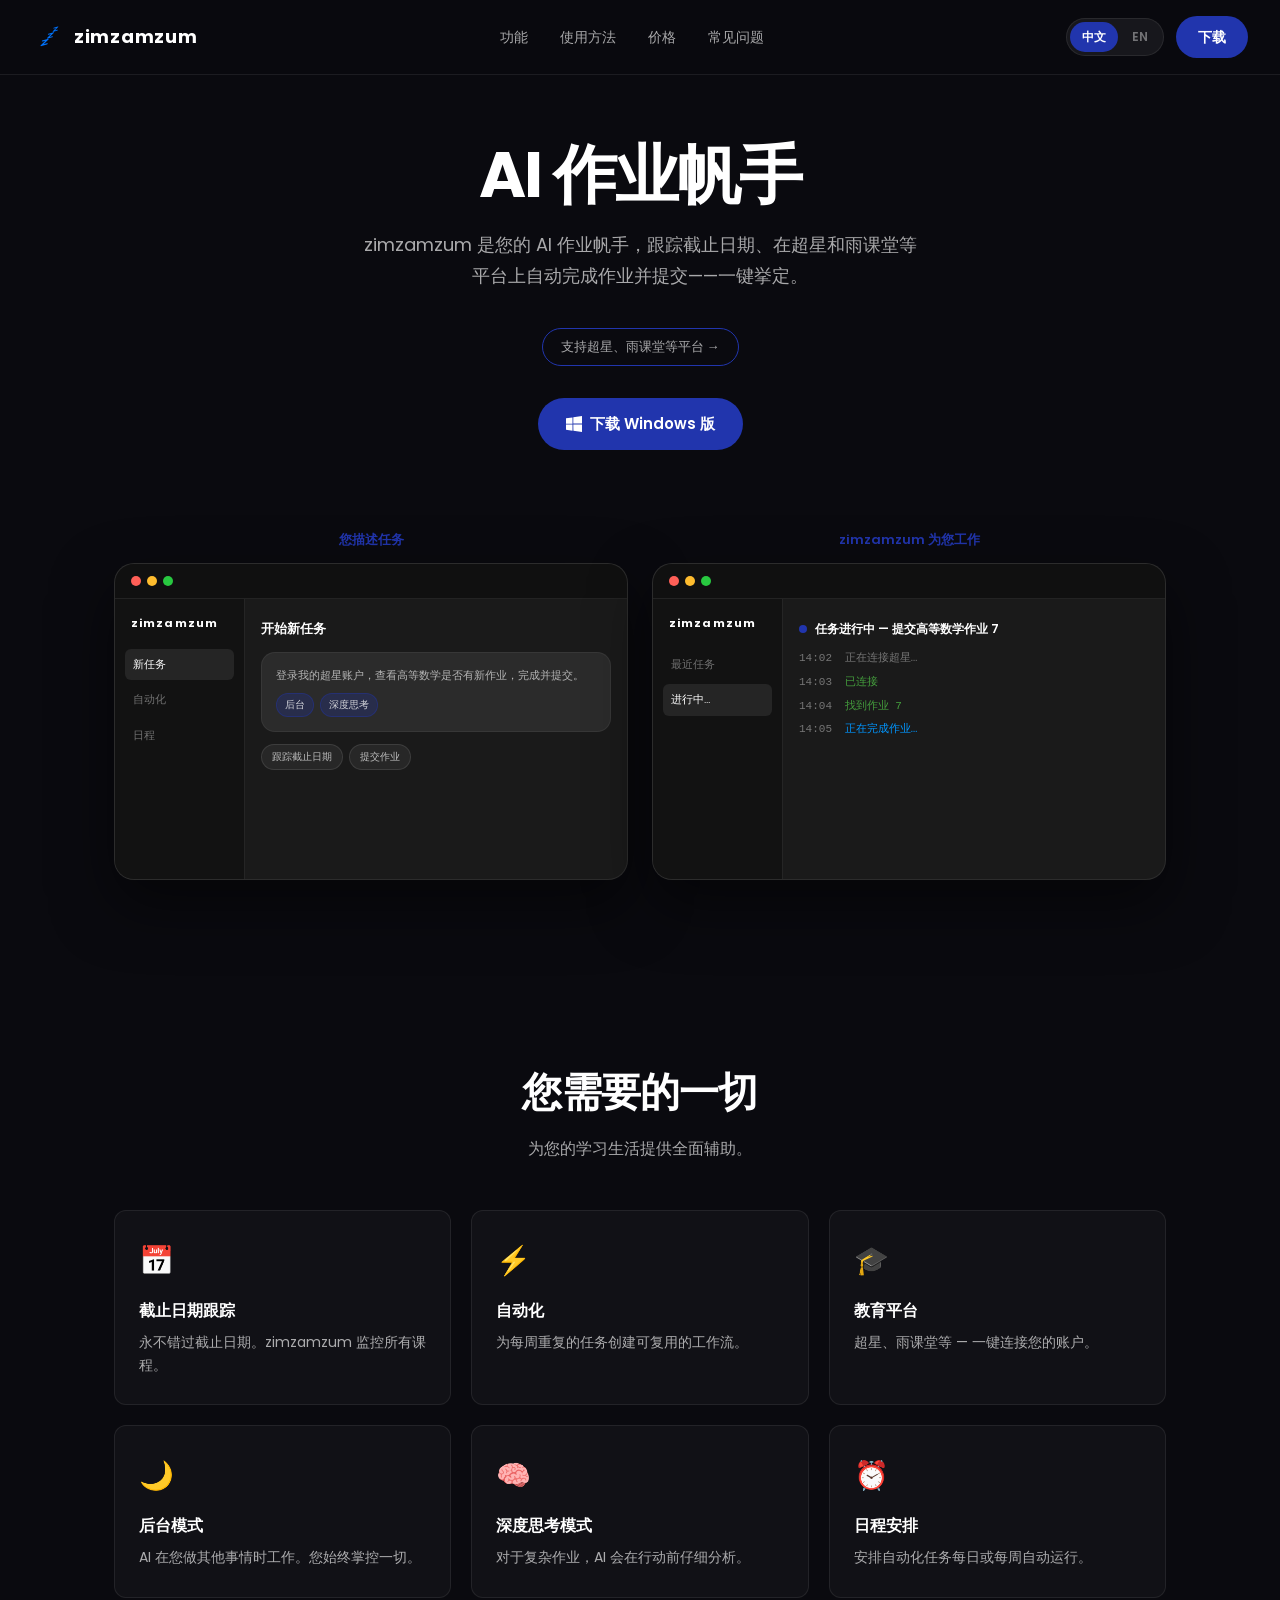
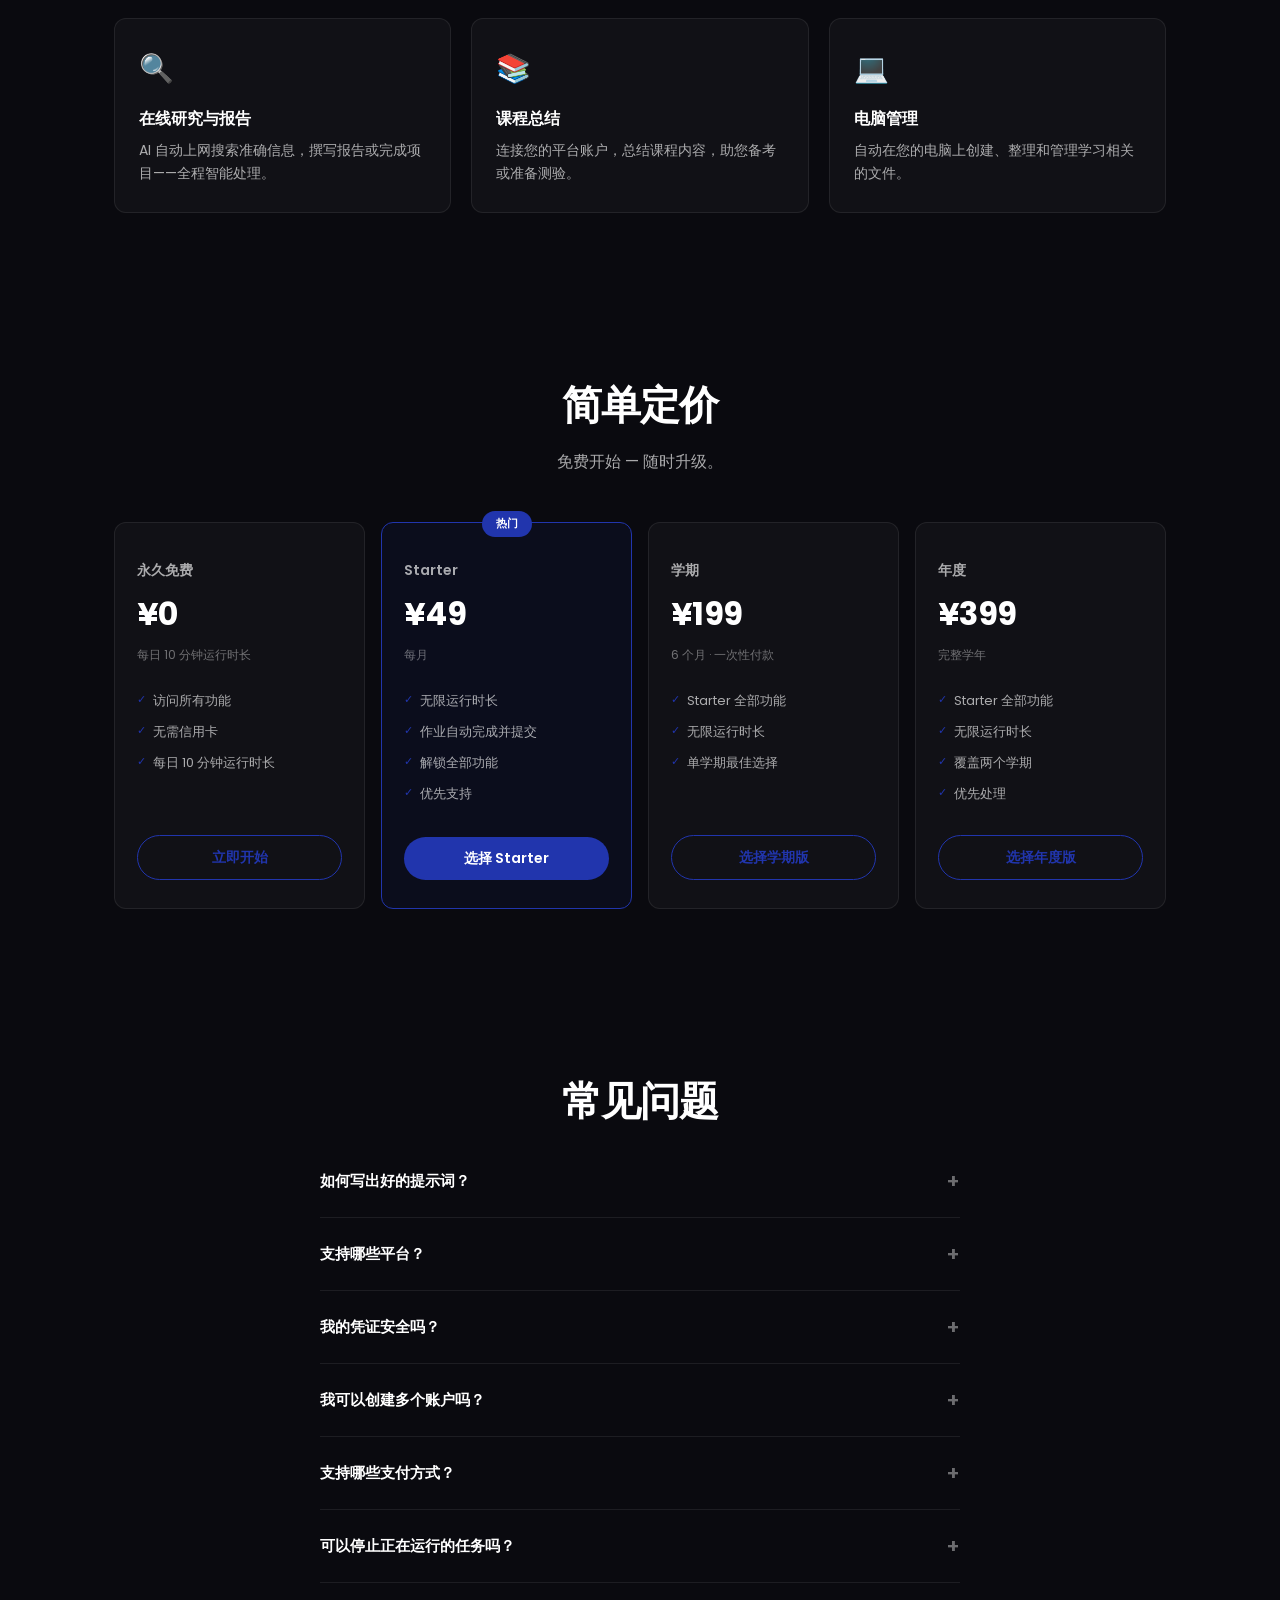
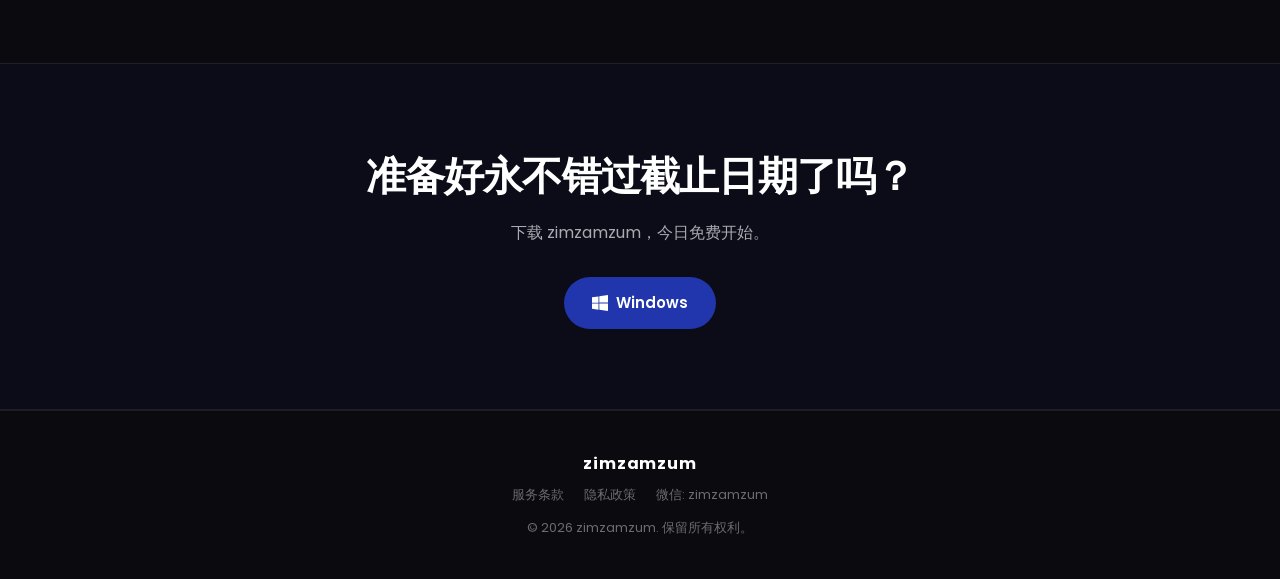
==== commit 1e1115a2: "Fix hero title and default language detection - Hero title: "The AI That Does Your Homework" (en) / " ====
--- a/index.html
+++ b/index.html
@@ -145,7 +145,7 @@
   </header>
 
   <section class="hero">
-    <h1 data-i18n-html="hero.title">zimzamzum<br>AI 作业帮手</h1>
+    <h1 data-i18n="hero.title">AI 作业帮手</h1>
     <p class="hero-sub" data-i18n="hero.sub">zimzamzum 是您的 AI 作业帮手，跟踪截止日期、在超星和雨课堂等平台上自动完成作业并提交——一键搞定。</p>
     <a href="#how" class="pill" data-i18n="hero.pill">支持超星、雨课堂等平台 →</a>
     <div class="hero-ctas">
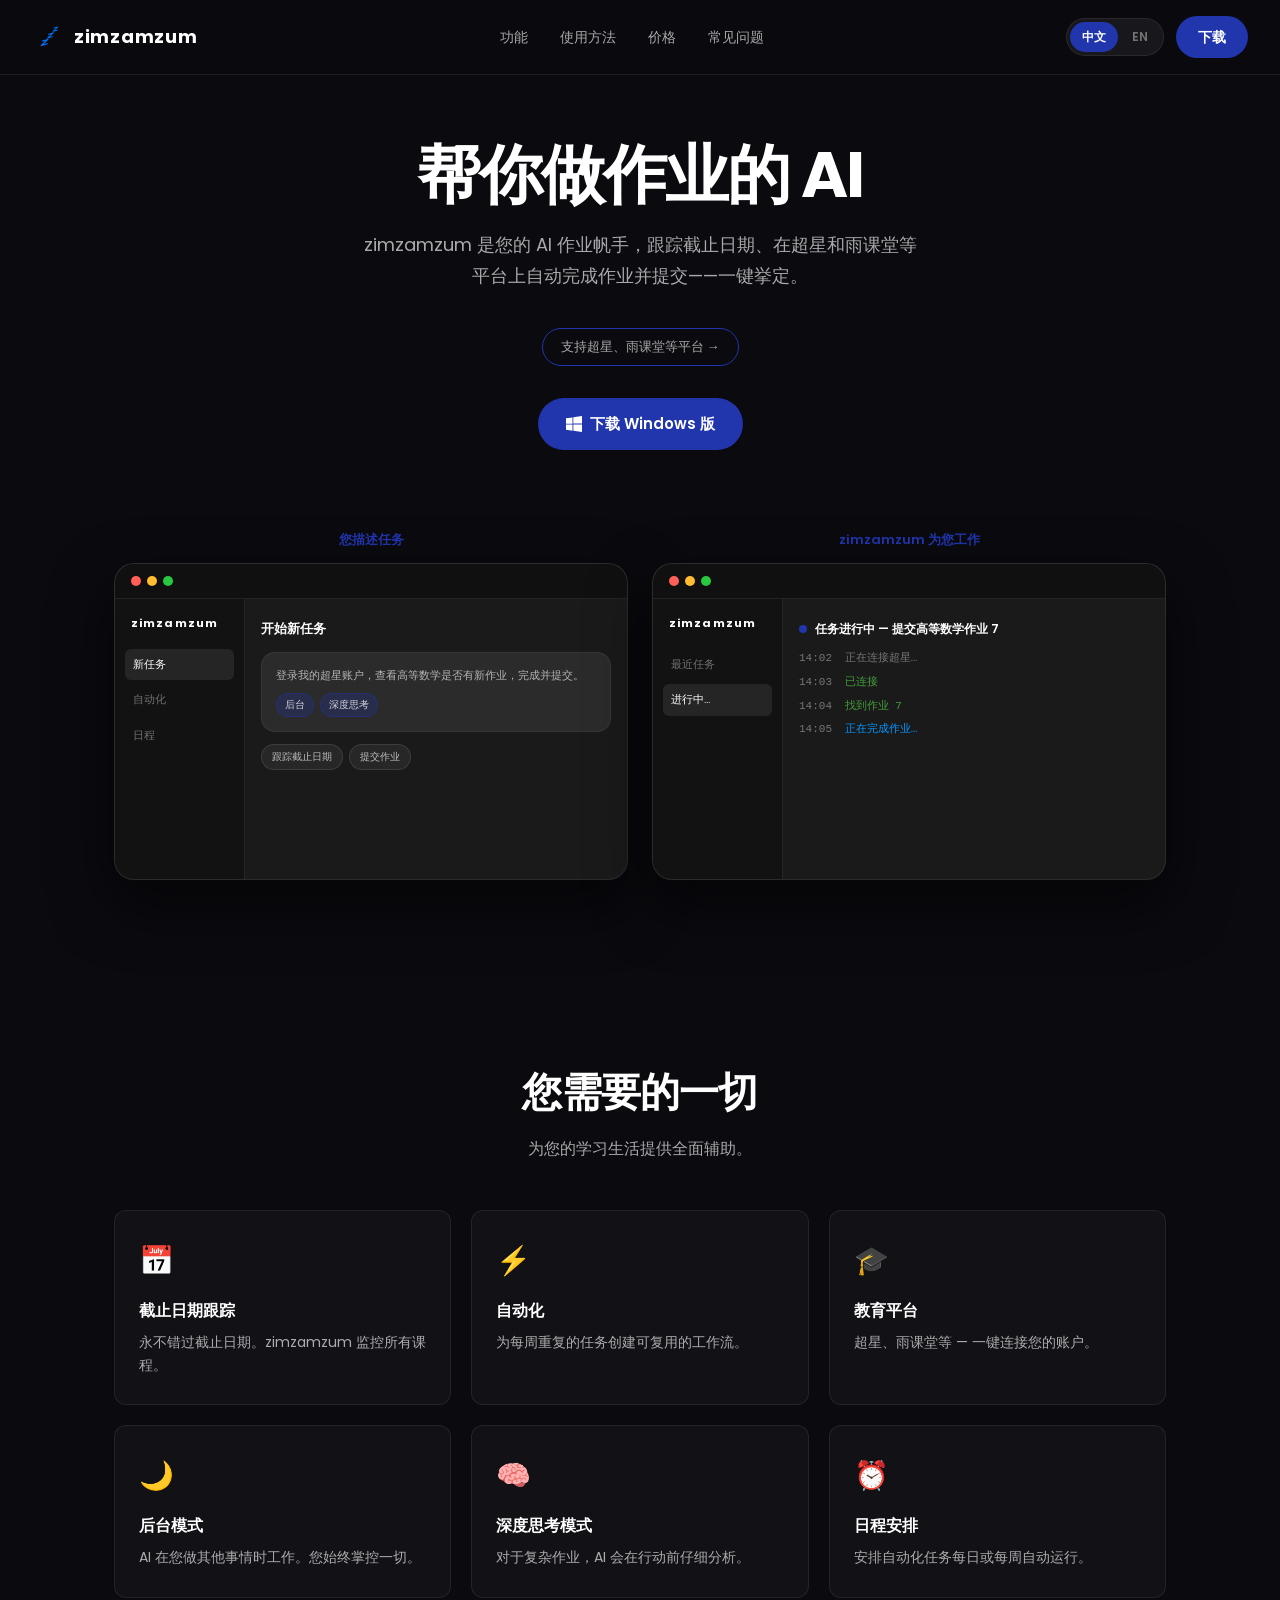
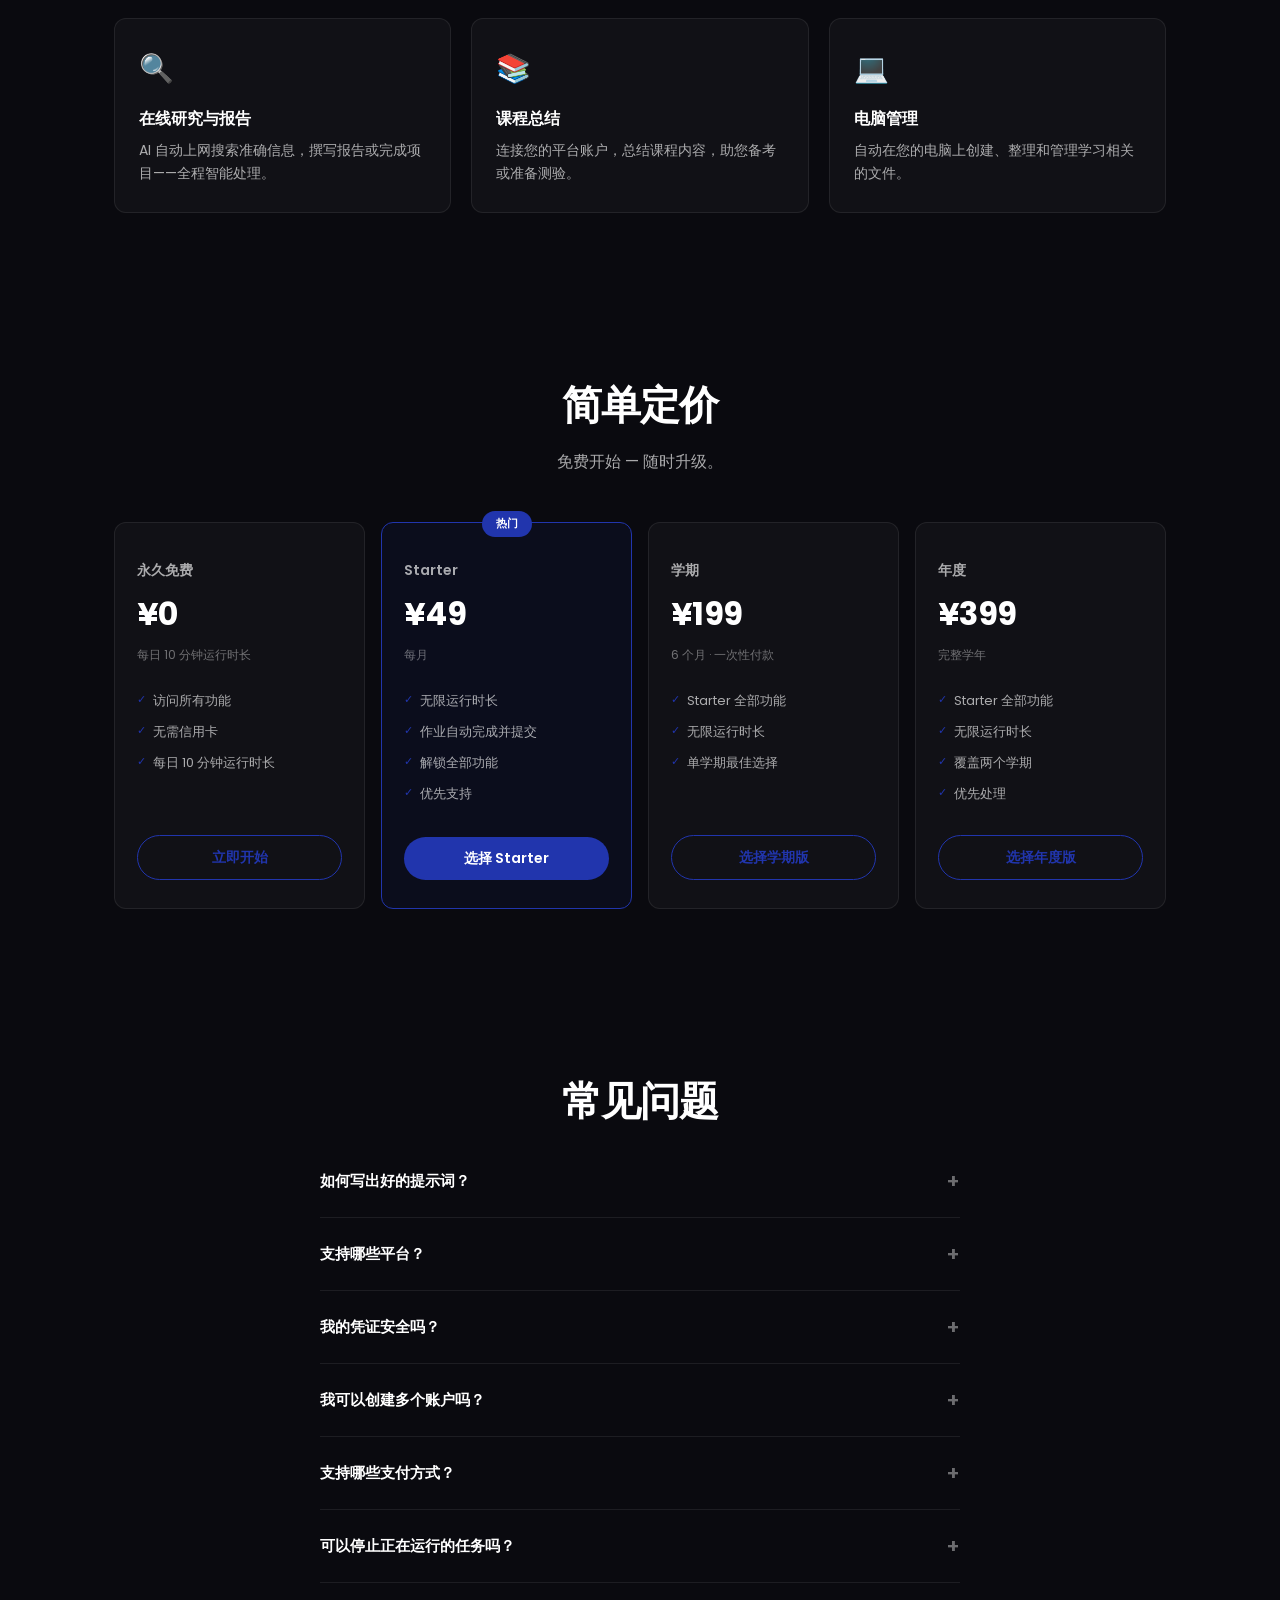
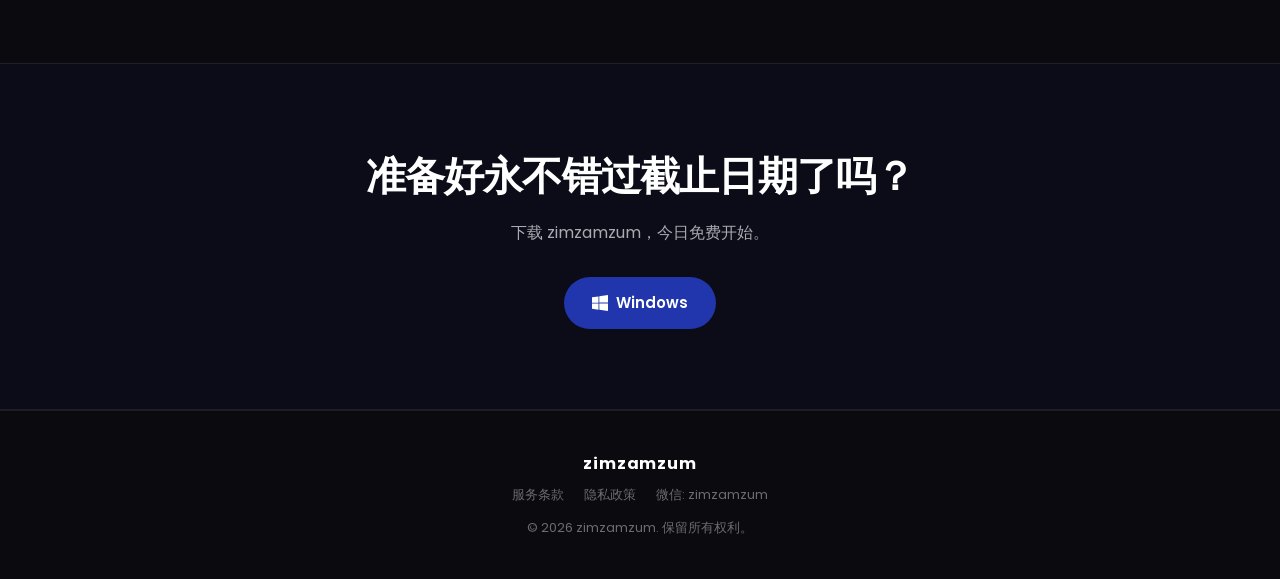
==== commit 99217d62: "Fix Chinese hero title to match English meaning exactly - zh: 帮你做作业的 AI (= The AI That Does Your Hom" ====
--- a/index.html
+++ b/index.html
@@ -145,7 +145,7 @@
   </header>
 
   <section class="hero">
-    <h1 data-i18n="hero.title">AI 作业帮手</h1>
+    <h1 data-i18n="hero.title">帮你做作业的 AI</h1>
     <p class="hero-sub" data-i18n="hero.sub">zimzamzum 是您的 AI 作业帮手，跟踪截止日期、在超星和雨课堂等平台上自动完成作业并提交——一键搞定。</p>
     <a href="#how" class="pill" data-i18n="hero.pill">支持超星、雨课堂等平台 →</a>
     <div class="hero-ctas">
